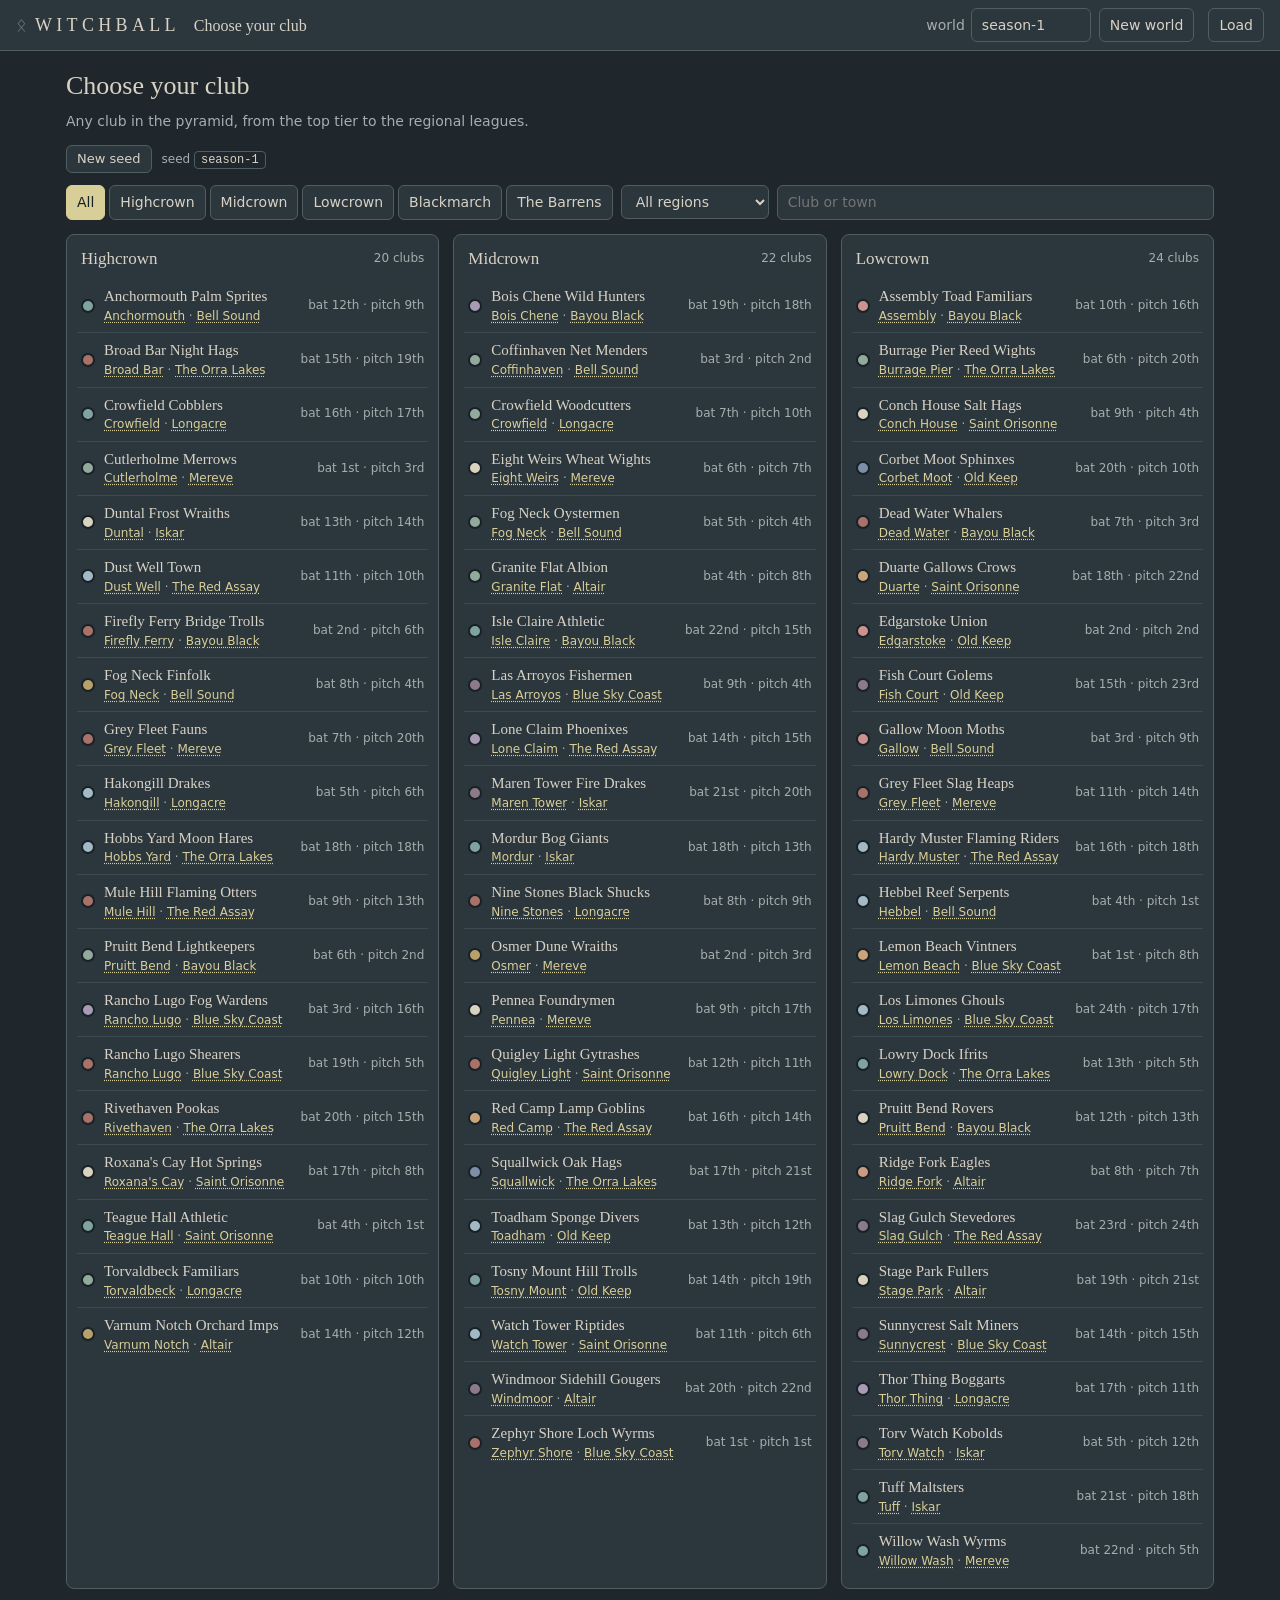
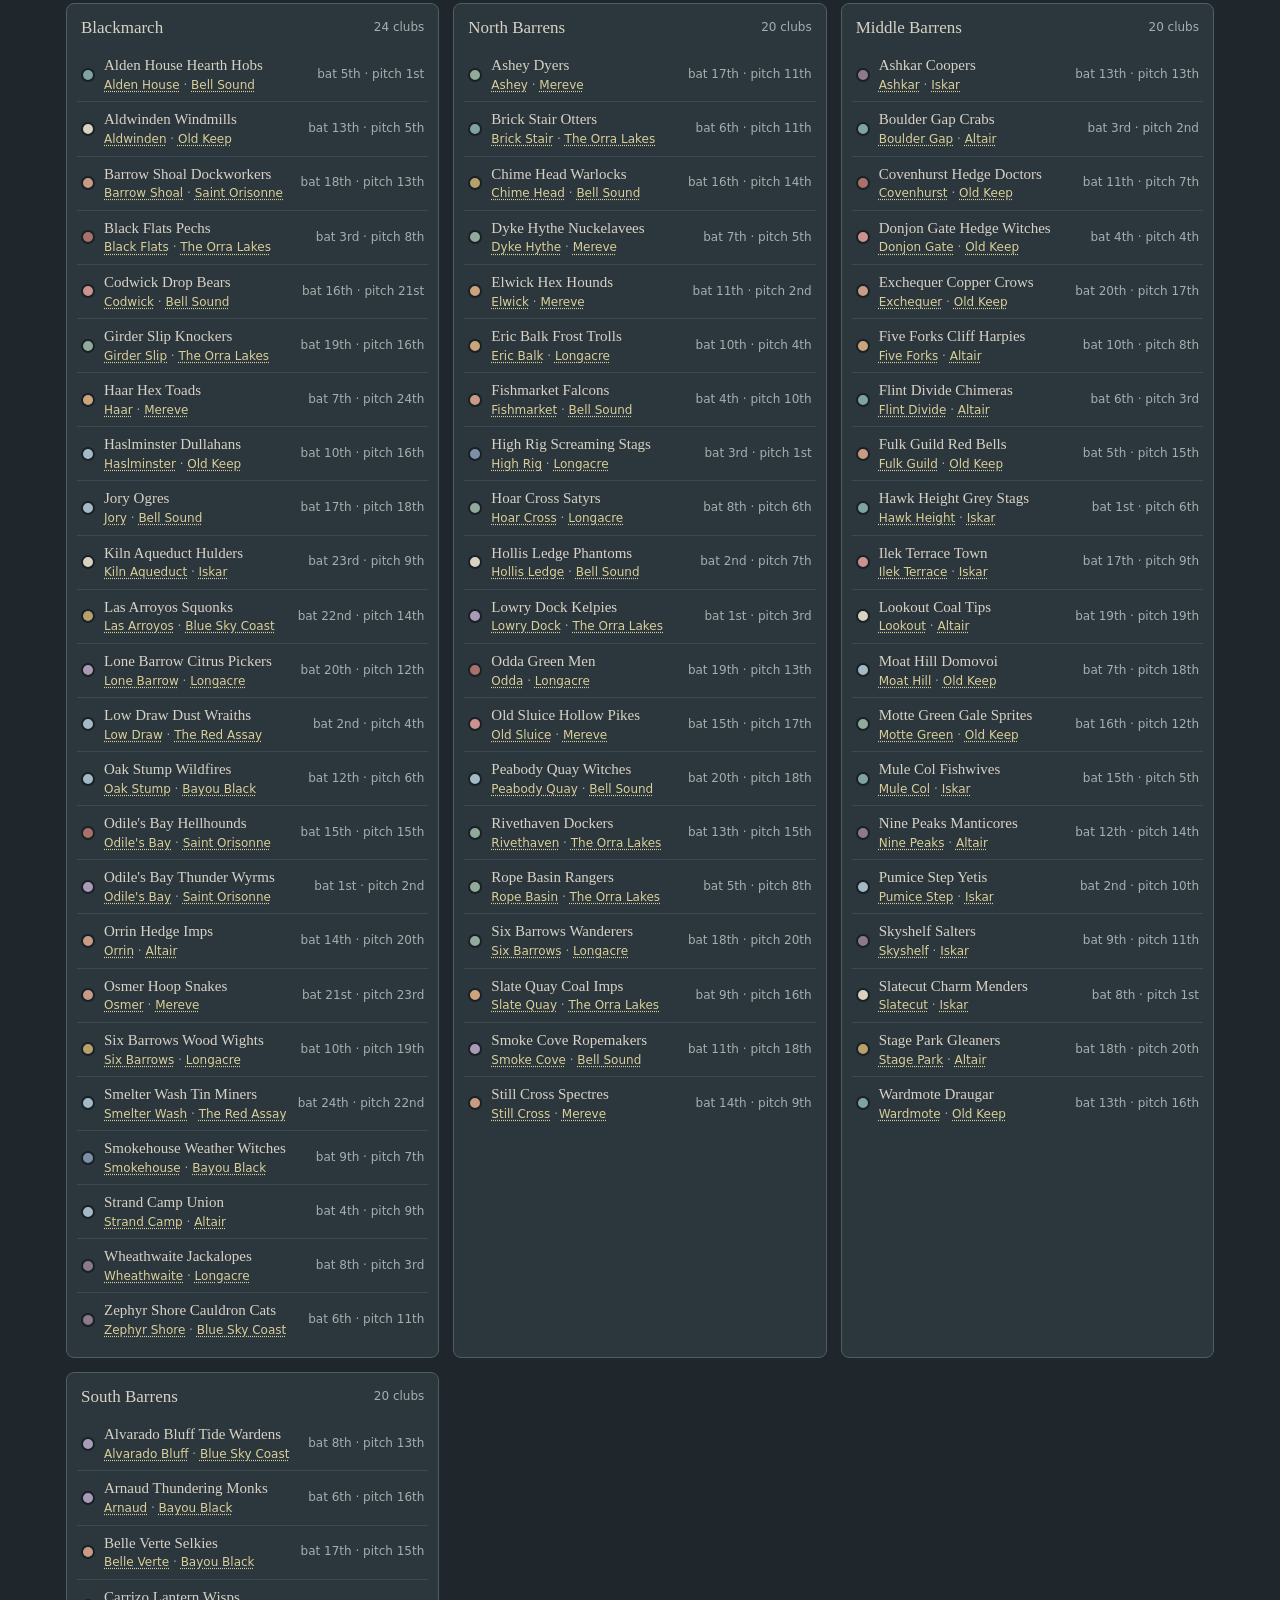
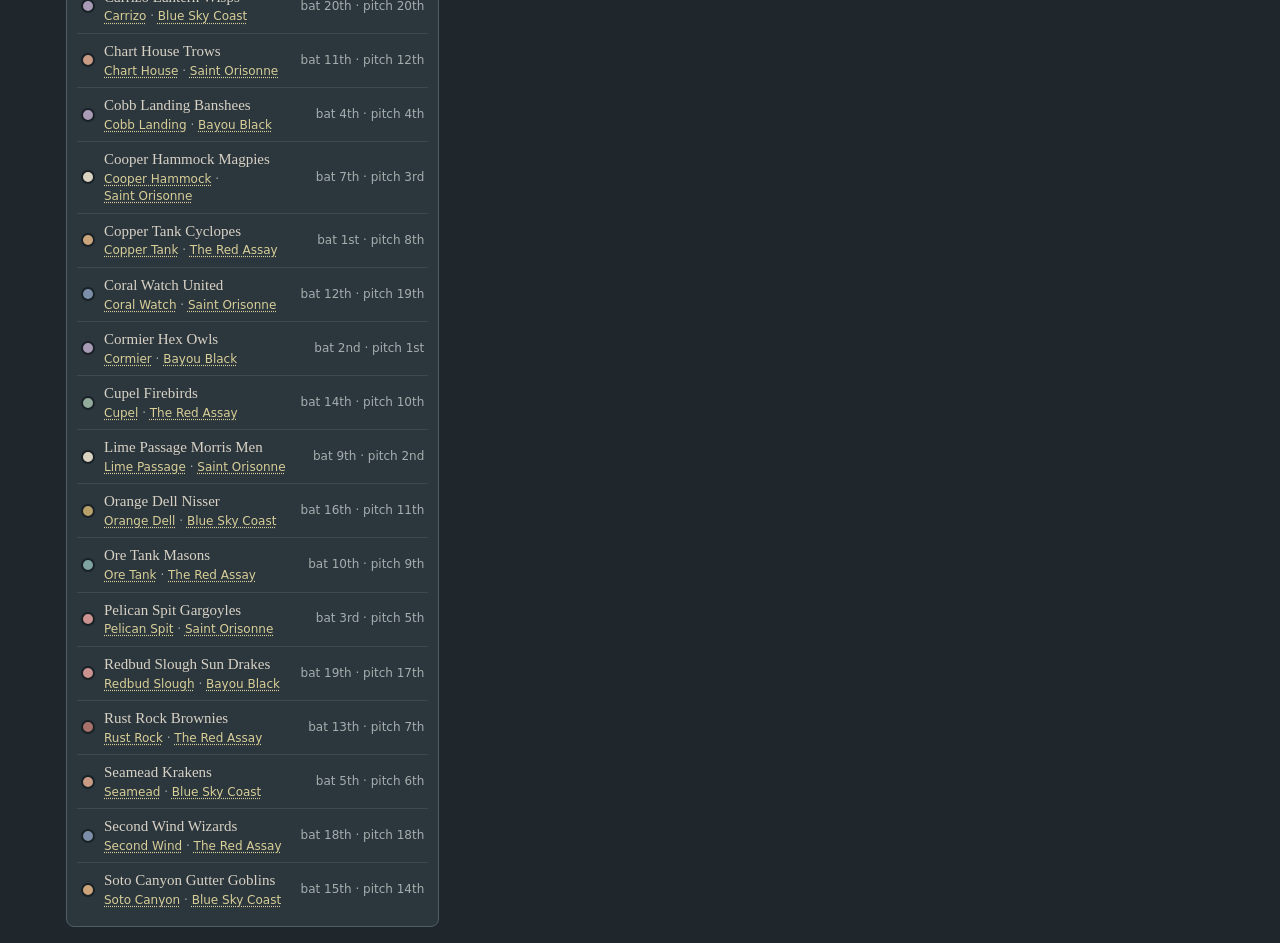
==== hub.html @ 5fbc90fa "Witchball phone build b327eb72b464 Source: unified private commit 86424ef (baseball-pivot 58d5a3d + " ====
<!doctype html>
<html lang="en">
<head>
  <meta charset="utf-8" />
  <meta name="viewport" content="width=device-width, initial-scale=1, viewport-fit=cover" />
  <title>Witchball club hub</title>
  <script type="module" crossorigin src="./assets/hub-BCSYqyQx.js"></script>
  <link rel="modulepreload" crossorigin href="./assets/school_games-Cf7ePzkm.js">
  <link rel="stylesheet" crossorigin href="./assets/hub-CF_SRoOZ.css">

  <link rel="manifest" href="./manifest.webmanifest" />
  <meta name="theme-color" content="#2c363d" />
  <link rel="apple-touch-icon" href="./icon-180.png" />
  <meta name="apple-mobile-web-app-capable" content="yes" />
  <meta name="mobile-web-app-capable" content="yes" />
  <meta name="apple-mobile-web-app-title" content="Witchball" />
  <meta name="apple-mobile-web-app-status-bar-style" content="black-translucent" />
  <script>if ("serviceWorker" in navigator) addEventListener("load", () => navigator.serviceWorker.register("./sw.js"));</script>
</head>
<body>
  <header id="bar">
    <div class="brand">Witchball</div>
    <div id="where"></div>
    <form id="world" class="tools">
      <label><span>world</span> <input id="seed" size="10" aria-label="world seed" /></label>
      <button type="submit">New world</button>
    </form>
    <div class="tools filetools">
      <button type="button" id="save-file" hidden>Save</button>
      <button type="button" id="load-file">Load</button>
      <button type="button" id="main-menu" hidden>Main menu</button>
    </div>
  </header>
  <main id="app"><p class="dim pad">Drawing the world…</p></main>
  <dialog id="club" aria-labelledby="club-name"></dialog>
</body>
</html>
---- assets/hub-CF_SRoOZ.css ----
:root{--lightningcss-light: ;--lightningcss-dark:initial;color-scheme:dark;--bg:#20272c;--panel:#2c363d;--raised:#37434a;--line:#505d62;--text:#d8d2c5;--dim:#a5aeae;--hi:#d8cf98;--selected:#42483c;--good:#91aa9b;--warn:#cba47c;--bad:#cc9290;--rune:#9aadb9;--ink:#182126;--serif:"Palatino Linotype", "Book Antiqua", Palatino, Georgia, serif}*{box-sizing:border-box}html,body{background:var(--bg)}body{color:var(--text);-webkit-text-size-adjust:100%;margin:0;font:14px/1.45 system-ui,Segoe UI,sans-serif}button,select,input{background:var(--panel);color:var(--text);border:1px solid var(--line);font:inherit;border-radius:6px;min-height:34px;padding:6px 10px}button{cursor:pointer}button:hover,select:hover{background:var(--raised)}button.primary,button.active{background:var(--hi);border-color:var(--hi);color:var(--ink)}button:focus-visible,select:focus-visible,input:focus-visible{outline:2px solid var(--hi);outline-offset:1px}.dim{color:var(--dim)}.small{font-size:12px}.pad{padding:24px 16px}h1,h2,h3{font-family:var(--serif);margin:0;font-weight:400}#bar{z-index:2;padding:8px 16px;padding-top:max(8px, env(safe-area-inset-top));border-bottom:1px solid var(--line);background:var(--panel);align-items:center;gap:14px;display:flex;position:sticky;top:0}.brand{font-family:var(--serif);letter-spacing:.24em;text-transform:uppercase;font-size:18px}.brand:before{content:"ᛟ";color:var(--rune);opacity:.55;letter-spacing:0;margin-right:8px}#where{min-width:0;font-family:var(--serif);white-space:nowrap;text-overflow:ellipsis;flex:1;align-items:center;gap:8px;font-size:16px;display:flex;overflow:hidden}.tools{color:var(--dim);align-items:center;gap:8px;display:flex}.tools label{align-items:center;gap:6px;display:flex}.tools input{width:120px}main{max-width:1180px;margin:0 auto;padding:16px}.chip{vertical-align:-2px;border:2px solid;border-radius:50%;flex:none;width:14px;height:14px;display:inline-block}.intro h1{font-size:26px}.intro p{color:var(--dim);max-width:60ch;margin:6px 0 14px}.intro .seedline{flex-wrap:wrap;align-items:center;gap:4px 10px;margin:0 0 12px;font-size:12px;display:flex}.seedline button{min-height:28px;color:var(--text);padding:2px 10px;font-size:13px}.seedline button:disabled{opacity:.5;cursor:default;background:var(--panel)}.seedline code{-webkit-user-select:all;user-select:all;color:var(--text);background:var(--bg);border:1px solid var(--line);border-radius:4px;padding:1px 6px;font:12px ui-monospace,Cascadia Mono,Consolas,monospace}.filters{flex-wrap:wrap;align-items:center;gap:8px;margin-bottom:14px;display:flex}.filters input{flex:160px;min-width:0}.seg{flex-wrap:wrap;gap:4px;display:flex}#divisions{grid-template-columns:repeat(auto-fill,minmax(330px,1fr));gap:14px;display:grid}.division{background:var(--panel);border:1px solid var(--line);border-radius:8px;min-width:0;padding:10px}.division h2{justify-content:space-between;gap:8px;margin:2px 4px 8px;font-size:17px;display:flex}.division h2 .dim{align-self:center;font-family:system-ui,sans-serif;font-size:12px}.division ul{margin:0;padding:0;list-style:none}.clubrow{cursor:pointer;text-align:left;border-top:1px solid color-mix(in srgb, var(--line) 50%, transparent);grid-template-rows:auto auto;grid-template-columns:auto 1fr auto;align-items:center;column-gap:9px;width:100%;padding:7px 4px;display:grid;position:relative}.division li:first-child .clubrow{border-top:0}.clubrow:hover{background:var(--raised)}.clubrow:has(.open:focus-visible){background:var(--raised)}.clubrow:has(.open:focus-visible){outline:2px solid var(--hi);outline-offset:-2px}.clubrow .chip{grid-row:1/3}.clubrow .open{text-align:left;min-height:0;font-family:var(--serif);color:var(--text);background:0 0;border:0;justify-self:start;padding:0;font-size:15px}.clubrow .open:hover{background:0 0}.clubrow .open:focus-visible{outline:none}.clubrow .open:after{content:"";position:absolute;inset:0}.clubrow .meta{color:var(--dim);grid-column:2;font-size:12px}.clubrow .meta .link{z-index:1;font:inherit;color:var(--hi);text-underline-offset:2px;margin:-5px -3px;padding:5px 3px;-webkit-text-decoration:underline dotted;text-decoration:underline dotted;position:relative}.clubrow .meta .link:hover{text-decoration-style:solid}.clubrow .ranks{color:var(--dim);white-space:nowrap;grid-area:1/3/3;font-size:12px}dialog{border:1px solid var(--line);background:var(--panel);color:var(--text);border-radius:10px;width:min(920px,100vw - 32px);max-height:calc(100vh - 48px);padding:0;overflow:hidden}dialog::backdrop{background:#0a0e1099}.sheet{flex-direction:column;max-height:calc(100vh - 48px);display:flex}.sheet-head{border-bottom:1px solid var(--line);align-items:center;gap:12px;padding:14px 16px;display:flex}.sheet-head .chip{width:22px;height:22px}.sheet-head .title{flex:1;min-width:0}.sheet-head h2{font-size:22px}.close{background:0 0;border:0;min-width:40px;font-size:18px}.sheet-body{padding:4px 16px 12px;overflow-y:auto}.sheet-body h3{margin:18px 0 8px;font-size:17px}.sheet-body h3 .dim{margin-left:6px;font-family:system-ui,sans-serif;font-size:12px}.character{color:var(--dim);margin:10px 0;font-style:italic}.stats{grid-template-columns:repeat(4,1fr);gap:8px;display:grid}.stat{background:var(--raised);border-radius:8px;flex-direction:column;padding:8px 10px;display:flex}.stat .label{color:var(--dim);font-size:12px}.stat b{font-family:var(--serif);font-variant-numeric:tabular-nums;font-size:22px;font-weight:400}.stat .note{color:var(--hi);font-size:12px}.ground{grid-template-columns:max-content 1fr;gap:4px 14px;margin:0;display:grid}.ground dt{color:var(--dim)}.ground dd{margin:0}.tabs{margin-bottom:8px}.sheet-foot{padding:12px 16px;padding-bottom:max(12px, env(safe-area-inset-bottom));border-top:1px solid var(--line);justify-content:flex-end;align-items:center;gap:8px;display:flex}.scroll{-webkit-overflow-scrolling:touch;overflow-x:auto}table.roster{border-collapse:collapse;font-variant-numeric:tabular-nums;width:100%}.roster th,.roster td{text-align:left;white-space:nowrap;border-bottom:1px solid color-mix(in srgb, var(--line) 55%, transparent);padding:5px 7px}.roster th{color:var(--dim);cursor:pointer;-webkit-user-select:none;user-select:none;background:var(--panel);font-size:12px;font-weight:400;position:sticky;top:0}.roster th.sorted{color:var(--hi)}.roster .num{text-align:right}.roster td.name{font-family:var(--serif)}.roster td.hi{color:var(--hi)}.roster td.lo{color:color-mix(in srgb, var(--dim) 70%, var(--bg))}.roster tr.mine td{background:var(--selected)}.clubhead{flex-wrap:wrap;align-items:center;gap:12px;display:flex}.clubhead>.chip{width:30px;height:30px}.clubhead>div:nth-child(2){flex:1;min-width:200px}.clubhead h1{font-size:28px}.actions{flex-wrap:wrap;gap:8px;display:flex}.role{color:var(--hi);margin:8px 0 14px}.cards{grid-template-columns:repeat(auto-fit,minmax(320px,1fr));align-items:start;gap:14px;display:grid}.card{background:var(--panel);border:1px solid var(--line);border-radius:8px;min-width:0;padding:12px 14px}.card h2{margin-bottom:6px;font-size:18px}.card p.divs{margin:-2px 0 8px;font-size:13px}.fixtures{margin:0;padding:0;list-style:none}.fixtures li{border-top:1px solid color-mix(in srgb, var(--line) 50%, transparent);align-items:center;gap:8px;padding:5px 0;display:flex}.fixtures .when{width:92px;color:var(--dim);font-variant-numeric:tabular-nums}.fixtures .ha{width:18px;color:var(--dim)}button.link{min-height:0;color:var(--text);font-family:var(--serif);text-align:left;background:0 0;border:0;padding:0}button.link:hover{color:var(--hi);background:0 0;text-decoration:underline}@media (width<=640px){#bar{flex-wrap:wrap;gap:8px 12px;padding-left:12px;padding-right:12px}.brand{font-size:15px}#where{flex-basis:100%;order:3}.tools label>span{display:none}.tools input{width:96px}main{padding:12px}#divisions{grid-template-columns:1fr}dialog{border:0;border-radius:0;width:100vw;max-width:100vw;height:100dvh;max-height:100dvh;margin:0}.sheet{height:100dvh;max-height:100dvh}.stats{grid-template-columns:repeat(2,1fr)}.ground{grid-template-columns:1fr;gap:0}.ground dd{margin-bottom:6px}.sheet-foot button{flex:1}.cards{grid-template-columns:1fr}}.advance{background:var(--panel);border:1px solid var(--line);border-radius:8px;flex-wrap:wrap;justify-content:space-between;align-items:center;gap:8px 14px;margin-bottom:14px;padding:10px 14px;display:flex}.advance .today{flex-direction:column;gap:2px;display:flex}.advance .today b{font-family:var(--serif);font-size:17px;font-weight:400}.advance .gameday{flex:100%;order:3;min-width:0}.advance .gameday p{margin:4px 0 0}.advance .gameday .fixtures .when{width:auto;min-width:92px}.advance .gameday .fixtures li{flex-wrap:wrap}.advance .seg button:disabled{opacity:.5;cursor:default}.advance .split{display:inline-flex;position:relative}.advance .split>button:first-child{border-top-right-radius:0;border-bottom-right-radius:0}.advance .split>.split-more{border-left:0;border-top-left-radius:0;border-bottom-left-radius:0;padding:6px 8px}.advance .split-menu{z-index:5;background:var(--panel);border:1px solid var(--line);border-radius:6px;flex-direction:column;gap:2px;min-width:12em;padding:4px;display:flex;position:absolute;top:calc(100% + 4px);right:0;box-shadow:0 6px 18px #00000059}.advance .split-menu[hidden]{display:none}.advance .split-menu button{text-align:left;border:0}.advance .seg button.holding:disabled{opacity:1;color:#fbe4e4;background:#9c3a3a;border-color:#d46a6a}.card h3.sub{color:var(--dim);margin:10px 0 4px;font-size:14px}.fixtures .res{font-variant-numeric:tabular-nums;white-space:nowrap;margin-left:auto}.res.won{color:var(--hi)}.res.lost{color:var(--dim)}.links{white-space:nowrap;gap:10px;margin-left:10px;display:flex}a{color:var(--hi)}a.small,button.link.small{color:var(--hi);font-family:system-ui,sans-serif;font-size:12px}a.button{border:1px solid var(--hi);border-radius:6px;align-items:center;min-height:34px;padding:6px 12px;text-decoration:none;display:inline-flex}a.button.primary{background:var(--hi);color:var(--ink)}.dayline{flex-wrap:wrap;align-items:center;gap:8px;margin-bottom:4px;display:flex}.dayline span{font-family:var(--serif);text-align:center;min-width:13em}.dayline select{margin-left:auto}.scores{columns:2 420px;column-gap:24px;margin:0;padding:0;list-style:none}.scores li{border-top:1px solid color-mix(in srgb, var(--line) 50%, transparent);break-inside:avoid;flex-wrap:wrap;align-items:center;gap:6px;padding:5px 4px;display:flex}.scores li.mine{background:var(--selected)}.scores .team{align-items:center;gap:6px;display:inline-flex}.scores .team .link{color:var(--dim)}.scores .team.won .link{color:var(--text)}.scores .runs{font-variant-numeric:tabular-nums;text-align:right;min-width:1.5em;color:var(--dim);font-weight:400}.scores .runs.won{color:var(--hi)}.scores .links{margin-left:auto}.results{grid-column:1/-1}.plain{columns:2 220px;margin:0;padding:0;list-style:none}.plain li{align-items:center;gap:6px;padding:2px 0;display:flex}.end p{margin:6px 0}table.line td.tot{color:var(--hi)}table.box{margin-bottom:8px}.bad{color:var(--bad)}@media (width<=640px){.dayline span{flex:1;min-width:0}.dayline select{flex-basis:100%;margin-left:0}.advance .seg>button,.advance .split{flex:40%}.advance .split>button:first-child{flex:1}.advance .gameday .fixtures .res,.advance .gameday .fixtures .links{margin-left:0}}.nine{columns:2 180px;margin:6px 0;padding-left:22px}.nine li{break-inside:avoid;padding:1px 0}.nine .pos{width:2.4em;color:var(--dim);font-size:12px;display:inline-block}.nine .name,.plainlist .name{font-family:var(--serif);margin-right:6px}.due{color:var(--hi)}.warn{color:var(--warn)}.mine-tag{color:var(--hi)}.parts{margin:2px 0 6px;line-height:1.8}.parts .dim{min-width:9.5em;display:inline-block}.plainlist{margin:0;padding:0;list-style:none}.plainlist li{border-top:1px solid color-mix(in srgb, var(--line) 50%, transparent);flex-wrap:wrap;align-items:center;gap:4px 6px;padding:4px 0;display:flex}.league-day li.mine{font-weight:600}.league-day .res{font-variant-numeric:tabular-nums;white-space:nowrap;margin-left:auto}.movers{gap:2px;display:inline-flex}button.mv{min-width:28px;min-height:26px;padding:0 4px;font-size:11px}button.mv:disabled{opacity:.3;cursor:default}table.lineup select{min-height:30px;padding:3px 6px}.decision{gap:6px!important}.decision select{max-width:100%}@media (width<=640px){table.lineup th,table.lineup td{padding:4px 3px}table.lineup select[data-player]{max-width:132px}table.lineup select[data-pos]{padding:3px 2px}.parts .dim{min-width:0;display:block}}.strip{flex-wrap:wrap;gap:6px 20px;margin:4px 0 8px;display:flex}.strip>div{flex-direction:column;min-width:2.4em;display:flex}.strip .label{letter-spacing:.04em;color:var(--dim);font-size:11px}.strip b{font-family:var(--serif);font-variant-numeric:tabular-nums;font-size:20px;font-weight:400}.plainlist ol.steps{flex-basis:100%;margin:2px 0 0;padding-left:18px}.plainlist ol.steps li{border:0;padding:1px 0;display:list-item}.plainlist [data-promise]{margin-left:auto}.mail h2 .count{color:var(--dim);margin-left:6px;font:600 12px system-ui,sans-serif}.inbox{margin:0;padding:0;list-style:none}.inbox li{border-top:1px solid color-mix(in srgb, var(--line) 50%, transparent)}.inbox .msg{text-align:left;width:100%;color:inherit;grid-template-columns:92px 1fr;gap:0 8px;padding:6px 0;text-decoration:none;display:grid}.inbox .when{color:var(--dim);font-variant-numeric:tabular-nums;grid-row:span 2}.inbox .subj{font-family:var(--serif)}.inbox .unread .subj{font-weight:700}.inbox .unread .when:before{content:"•";color:var(--accent,currentColor)}.letter p{max-width:62ch;line-height:1.5}.offer{flex-wrap:wrap;align-items:end;gap:8px 14px;display:flex}.offer label{flex-direction:column;gap:2px;font-size:13px;display:flex}.offer label.check{flex-direction:row;align-items:center;gap:6px}.offer input[type=number]{width:9em}.offer p{flex-basis:100%;margin:0}.tag{border:1px solid var(--line);border-radius:8px;padding:1px 6px;font:600 11px system-ui,sans-serif}.plan>li{border-top:1px solid color-mix(in srgb, var(--line) 50%, transparent);padding:8px 0}.plan .decide{gap:6px;margin:6px 0 4px;display:flex}.plan .decide button.on{outline:2px solid;font-weight:700}.plan .offer{margin-top:6px}.conversation .turn{margin:10px 0}.conversation .turn p{margin:0 0 2px}.conversation .turn.stale p{opacity:.6}.conversation p.you{margin:10px 0 4px;font-style:italic}.steps{margin:4px 0 6px 12px}.steps li{font-size:13px}.offer[hidden],#bar [hidden]{display:none}#bar .filetools{gap:6px;display:flex}.medical li{display:block}.medical li>div+div{margin-top:2px}.asks{border:1px solid var(--hi);background:color-mix(in srgb, var(--hi) 7%, var(--panel));border-radius:8px;grid-template-columns:7.5em minmax(0,1fr);gap:6px 10px;margin:10px 0 6px;padding:10px 12px;font-size:13px;display:grid}.asks dt{color:var(--dim);margin:0;font-size:12px}.asks dd{overflow-wrap:anywhere;min-width:0;margin:0}.pill{border:1px solid var(--line);background:var(--raised);border-radius:12px;margin:0 3px 3px 0;padding:1px 8px;font-size:12px;display:inline-block}.advice{border-left:3px solid var(--rune);margin:14px 0 10px;padding:2px 0 2px 10px}.advice p{margin:4px 0}.paper .inbox .subj{font-size:15px;line-height:1.25}.paper .inbox .from{-webkit-line-clamp:2;overflow-wrap:anywhere;-webkit-box-orient:vertical;display:-webkit-box;overflow:hidden}.paper h3.sub{margin-top:12px}.masthead{text-align:center;border-bottom:3px double var(--line);justify-content:center;position:relative}.masthead .title{flex:1;min-width:0;padding:0 28px}.masthead .close{position:absolute;top:4px;right:4px}.mast{font-family:var(--serif);letter-spacing:.08em;text-transform:uppercase;overflow-wrap:anywhere;font-size:26px}.article h1{overflow-wrap:anywhere;margin:12px 0 6px;font-size:26px;line-height:1.15}.article p{font-family:var(--serif);overflow-wrap:anywhere;max-width:62ch;font-size:15px;line-height:1.55}.article .dek{color:var(--text);margin:8px 0 14px;font-size:17px;line-height:1.4}.article .quote{border-left:3px solid var(--rune);padding-left:10px;font-style:italic}@media (width<=640px){.asks{grid-template-columns:6.4em minmax(0,1fr)}.mast{font-size:20px}.article h1{font-size:22px}}
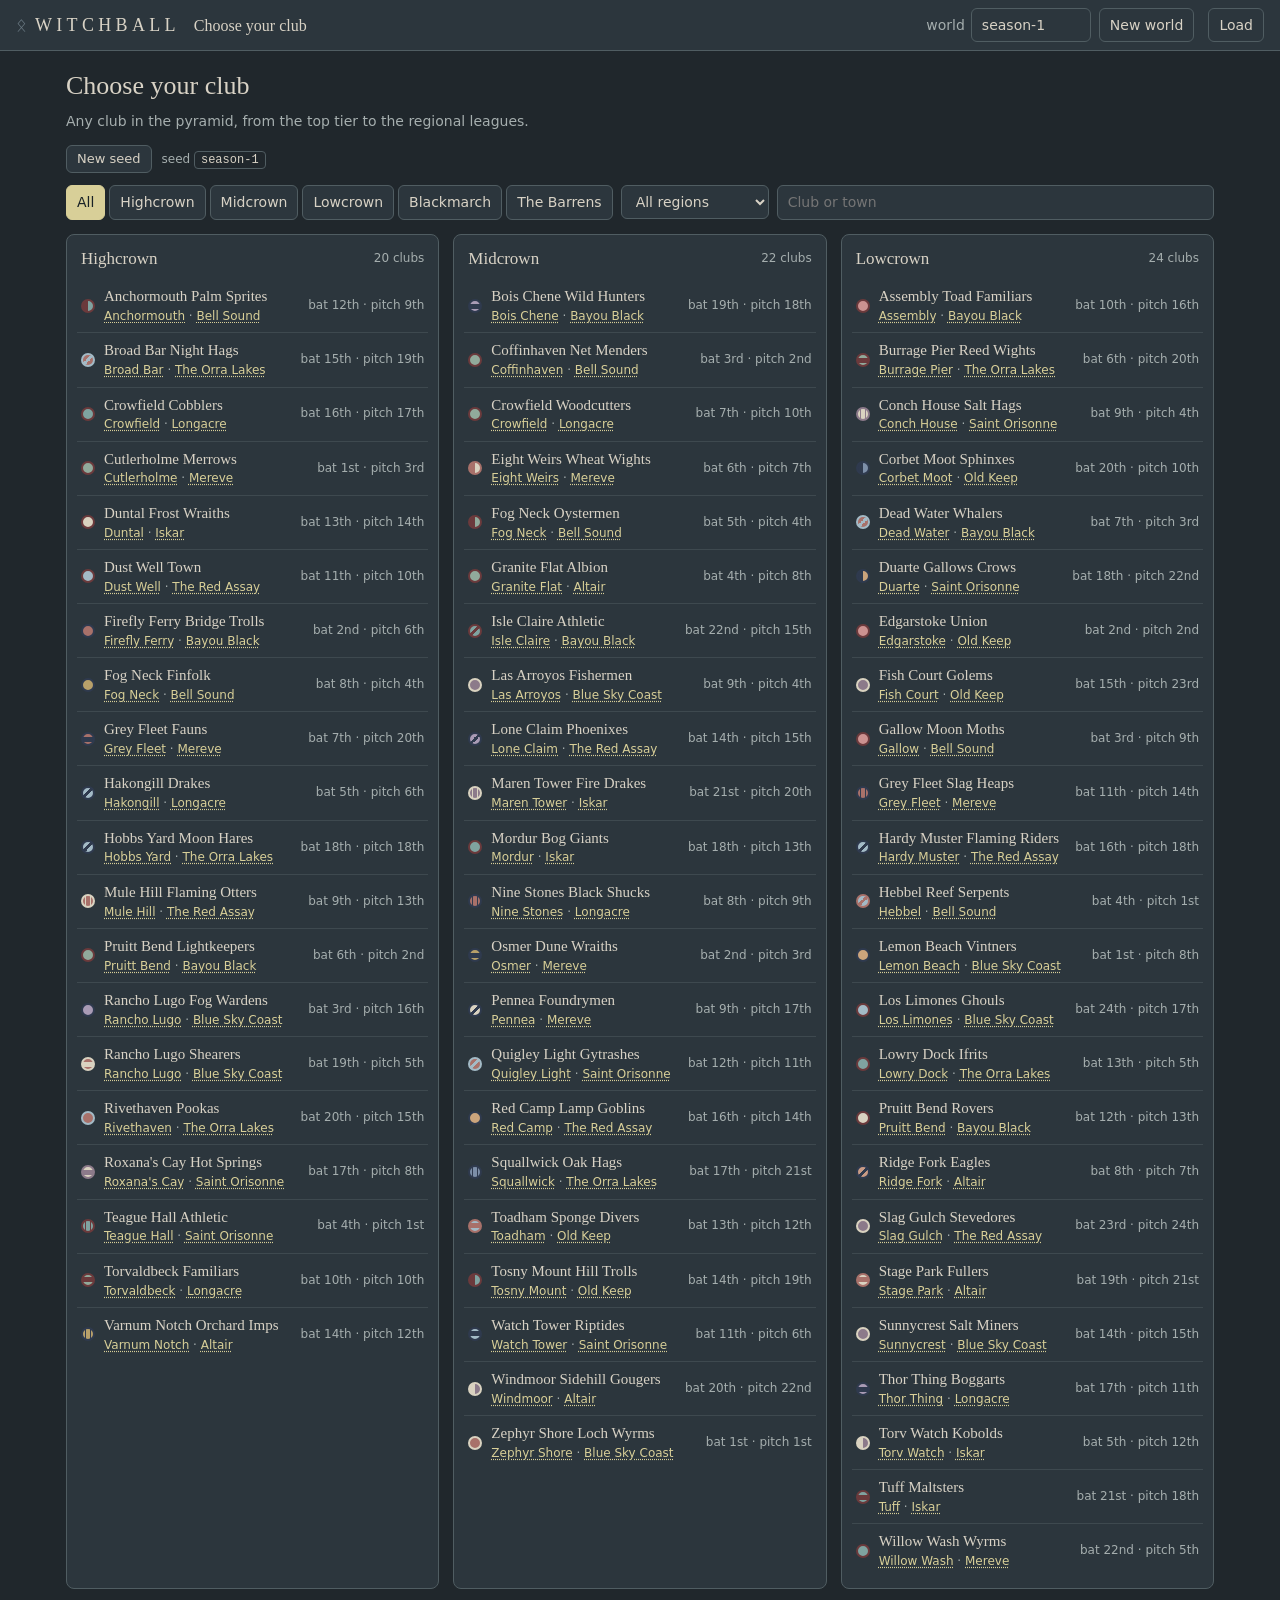
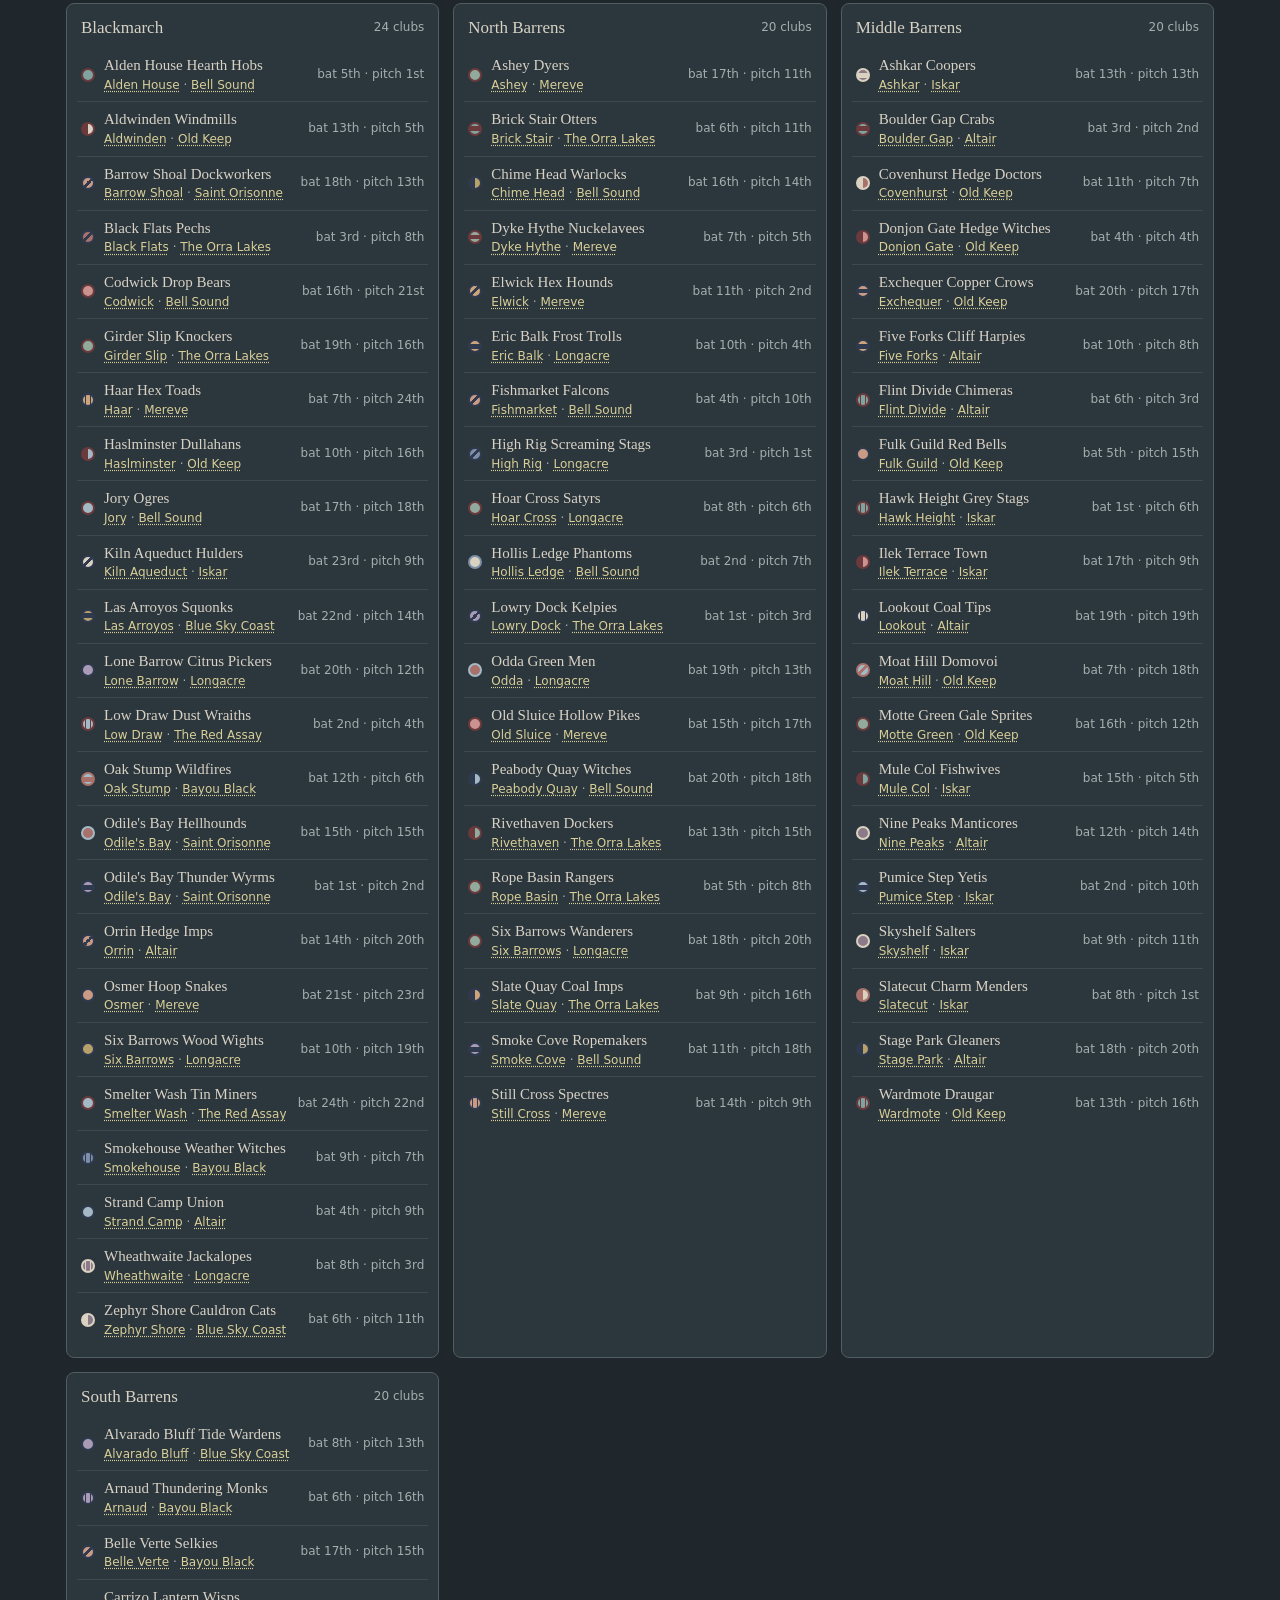
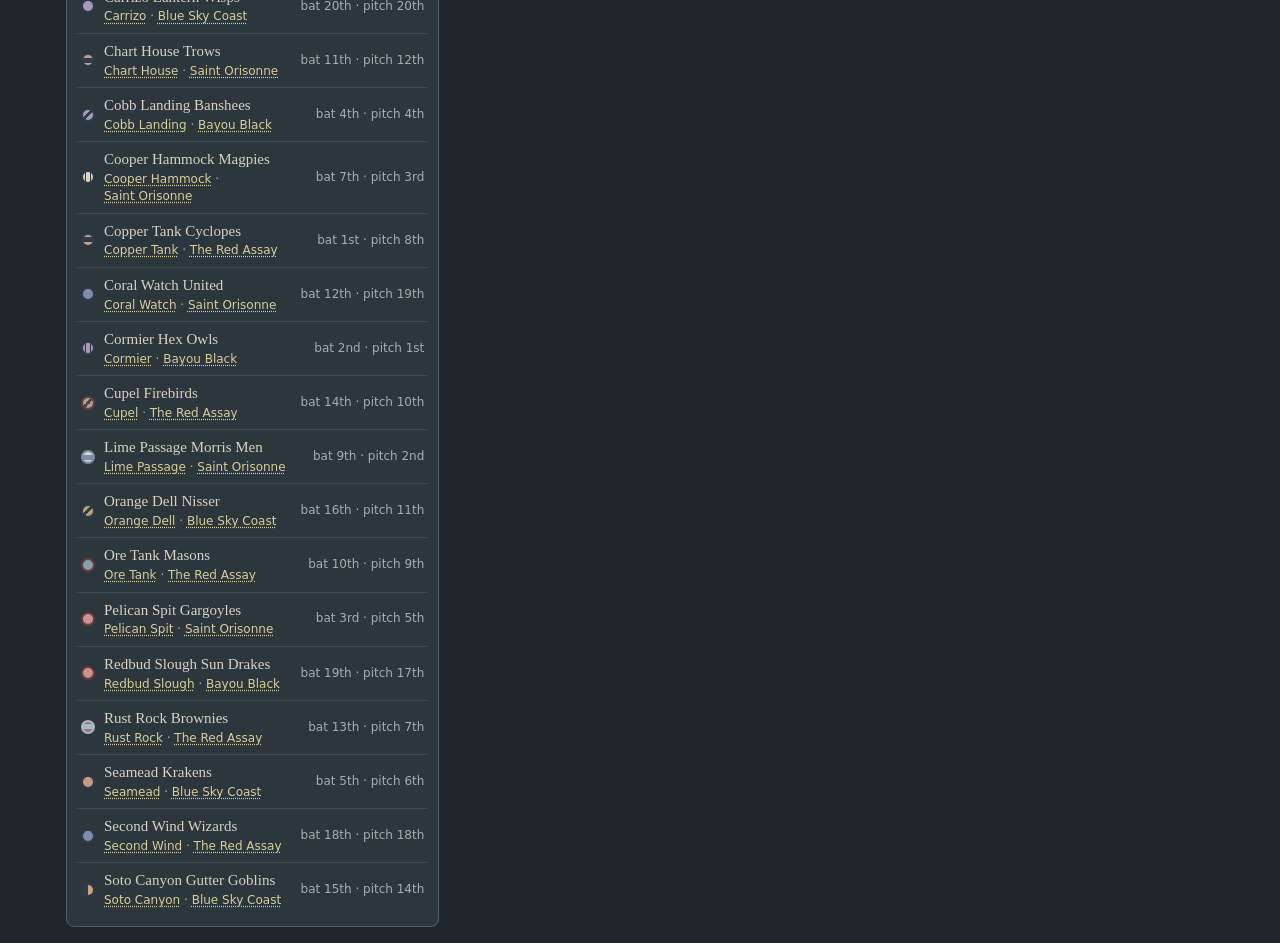
==== commit 7bdadc96: "Witchball phone build 78f9448612bf Club kits on the match viewer's tokens and the hub's chips: a rin" ====
--- a/hub.html
+++ b/hub.html
@@ -5,8 +5,8 @@
   <meta name="viewport" content="width=device-width, initial-scale=1, viewport-fit=cover" />
   <title>Witchball club hub</title> 
-  <script type="module" crossorigin src="./assets/hub-BCSYqyQx.js"></script>
-  <link rel="modulepreload" crossorigin href="./assets/school_games-Cf7ePzkm.js">
+  <script type="module" crossorigin src="./assets/hub-B2KiEijx.js"></script>
+  <link rel="modulepreload" crossorigin href="./assets/school_games-CJxeoVca.js">
   <link rel="stylesheet" crossorigin href="./assets/hub-CF_SRoOZ.css">
 
   <link rel="manifest" href="./manifest.webmanifest" />
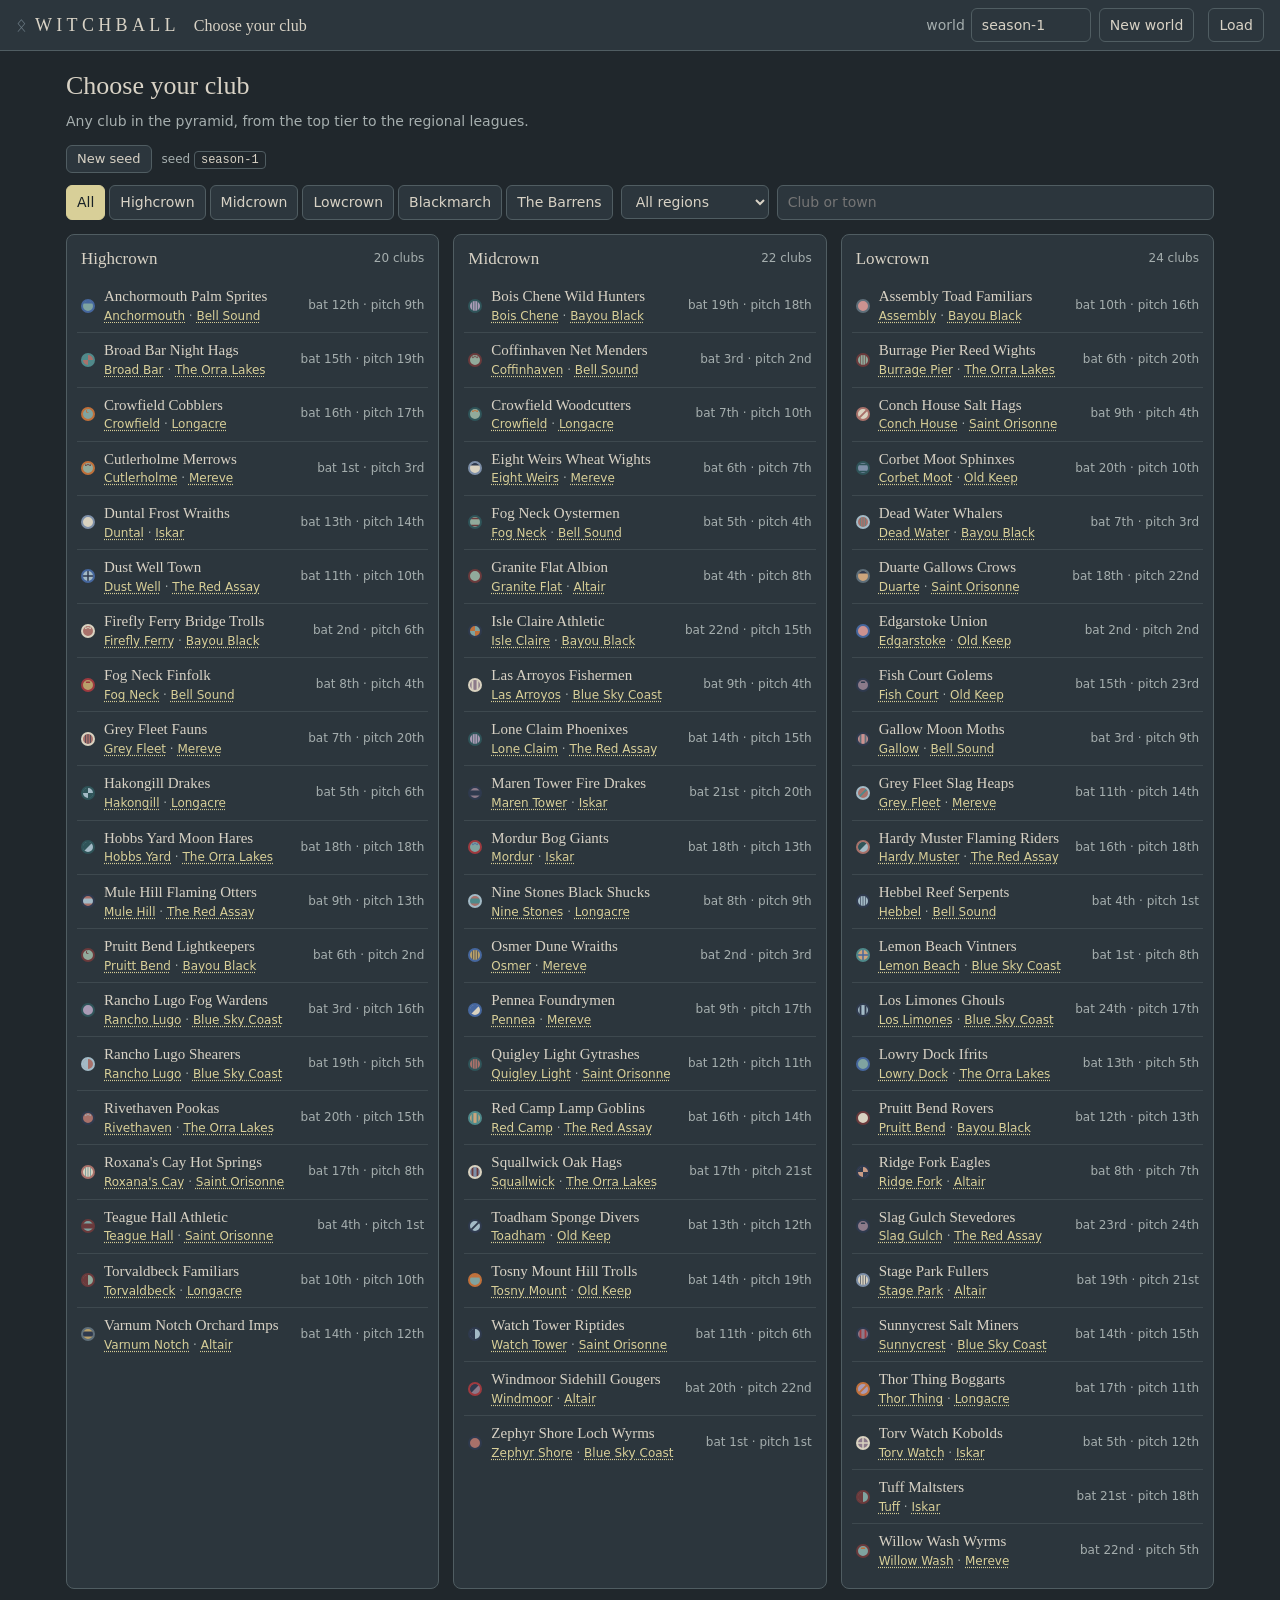
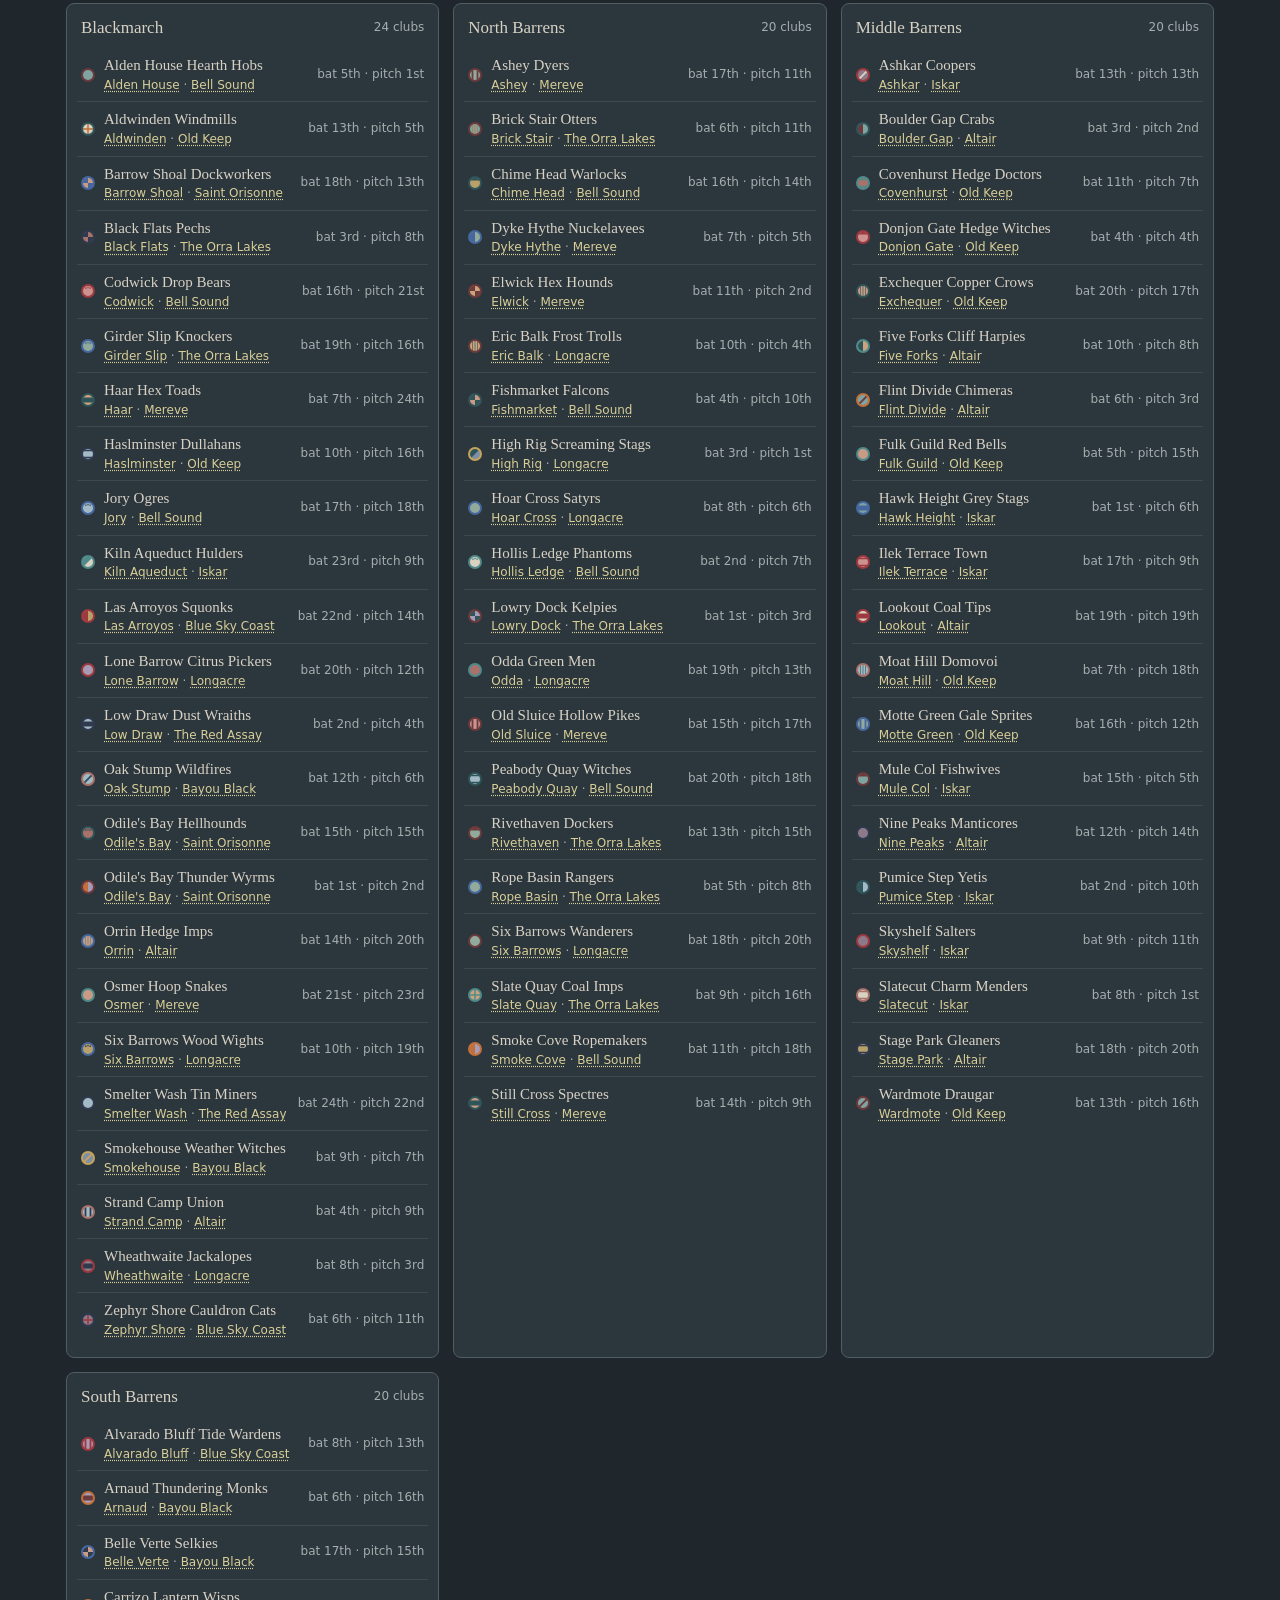
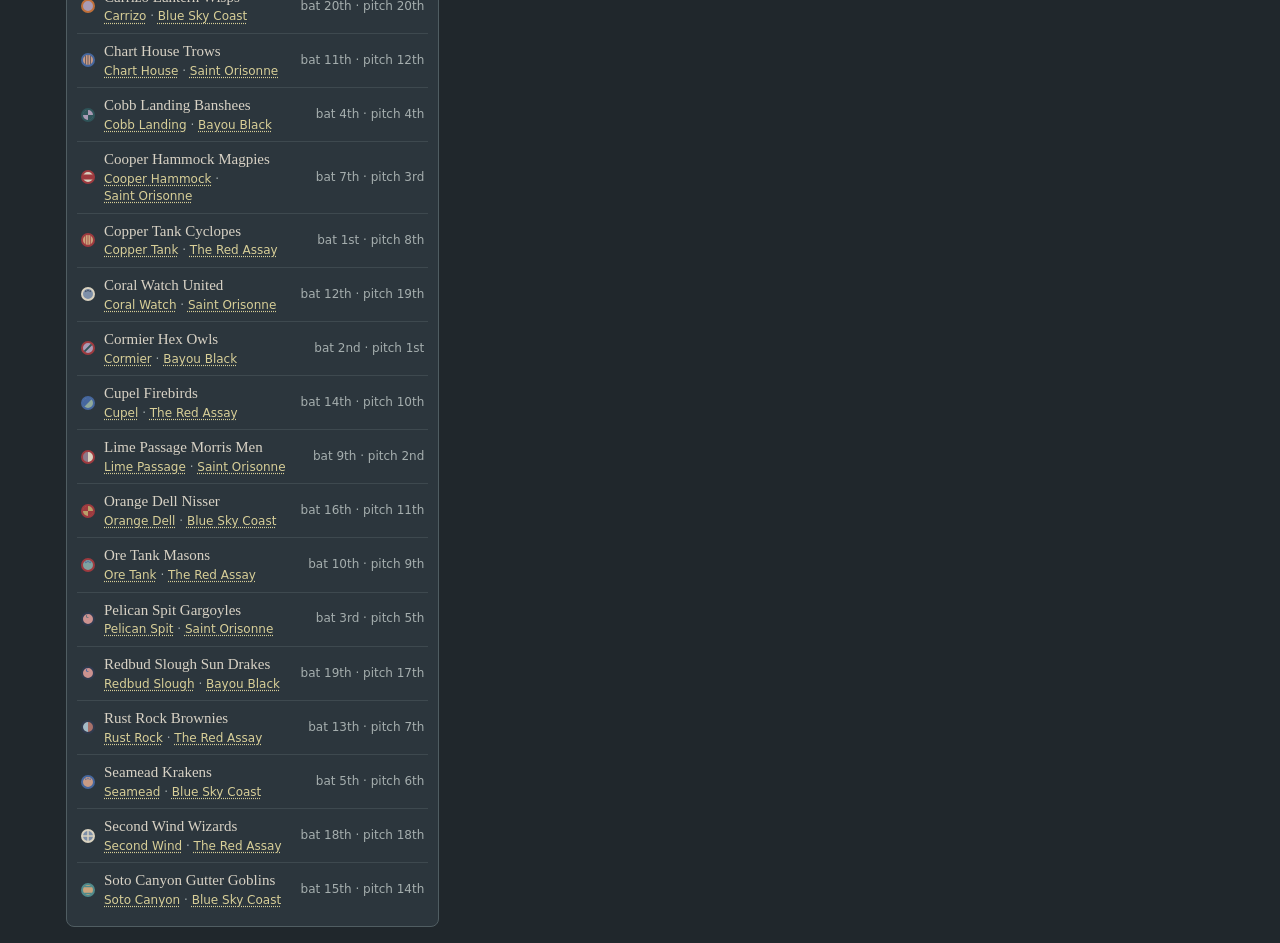
==== commit 6f773e3f: "Witchball phone build 477306859ca6 Kits 2: eighteen patterns (crests over the number: stars, spots, " ====
--- a/hub.html
+++ b/hub.html
@@ -5,8 +5,8 @@
   <meta name="viewport" content="width=device-width, initial-scale=1, viewport-fit=cover" />
   <title>Witchball club hub</title> 
-  <script type="module" crossorigin src="./assets/hub-B2KiEijx.js"></script>
-  <link rel="modulepreload" crossorigin href="./assets/school_games-CJxeoVca.js">
+  <script type="module" crossorigin src="./assets/hub-B4VKHrZ3.js"></script>
+  <link rel="modulepreload" crossorigin href="./assets/school_games-_KA1FIGo.js">
   <link rel="stylesheet" crossorigin href="./assets/hub-CF_SRoOZ.css">
 
   <link rel="manifest" href="./manifest.webmanifest" />
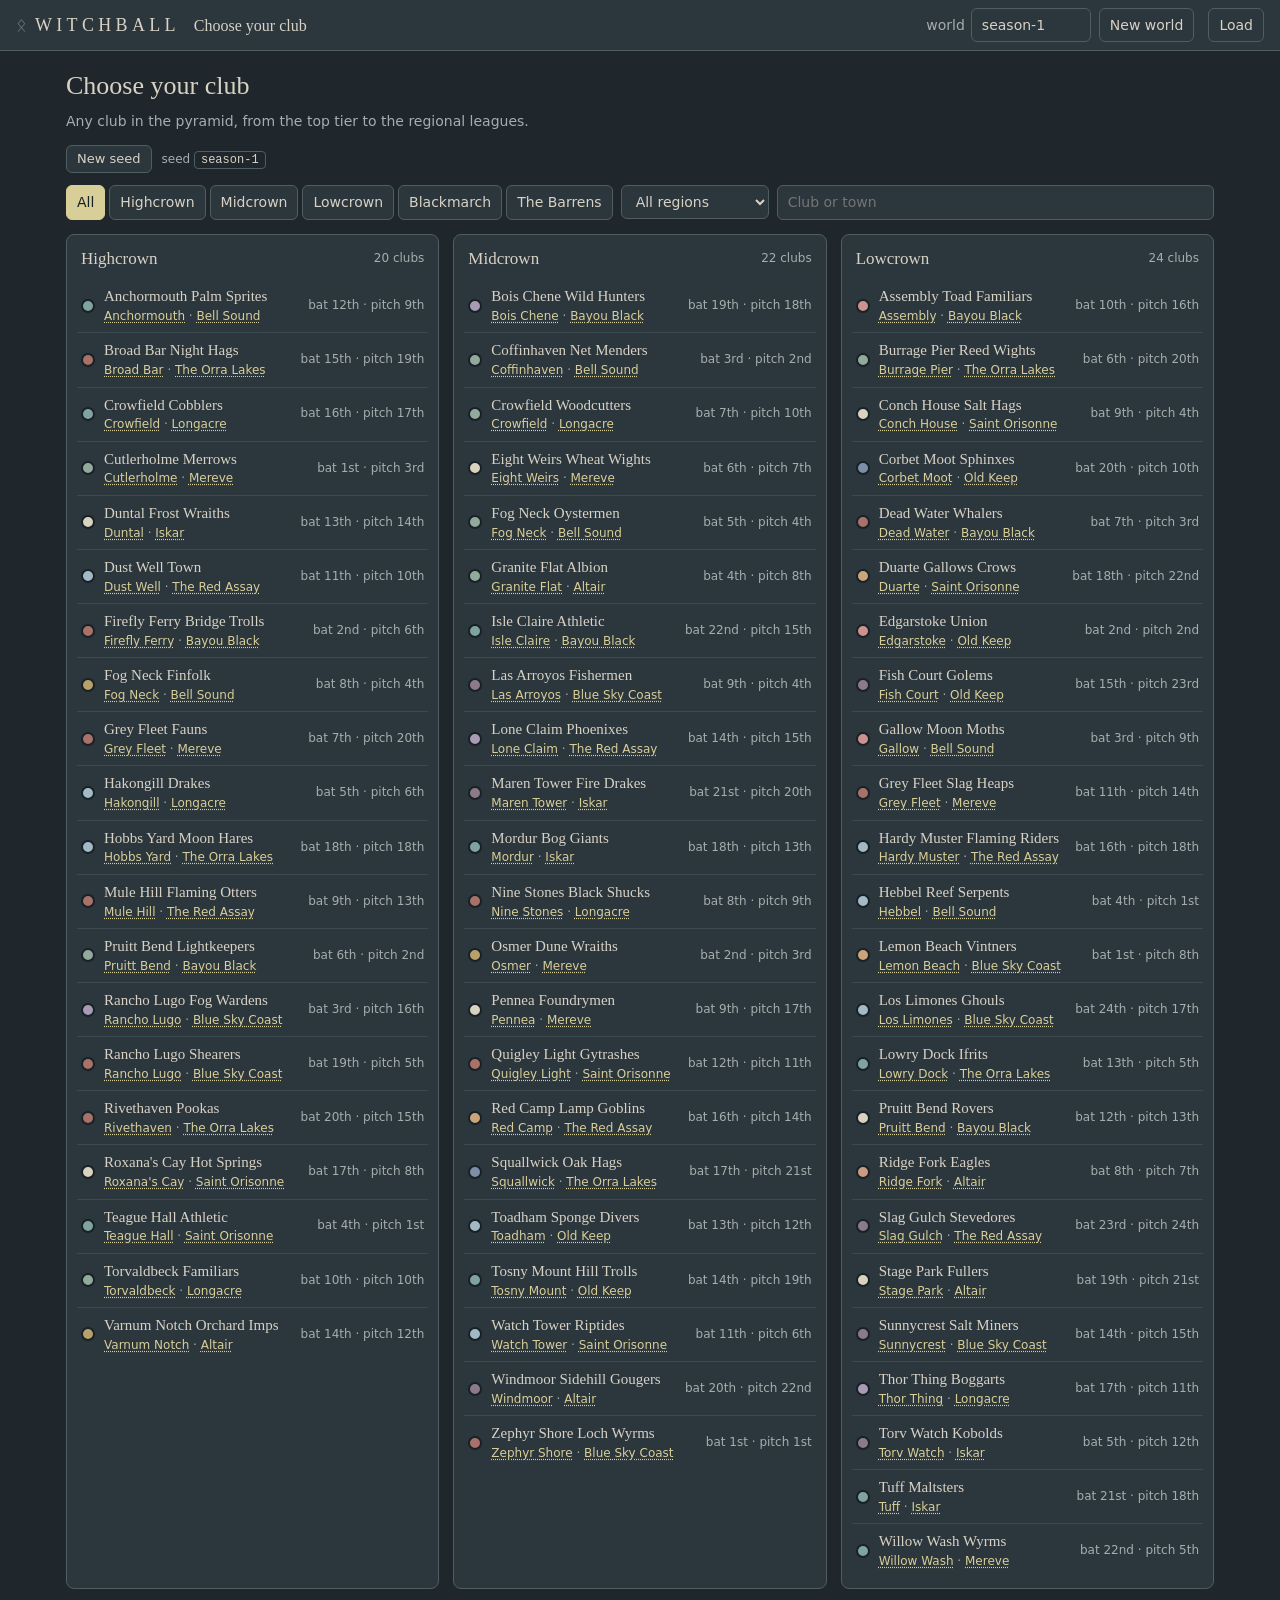
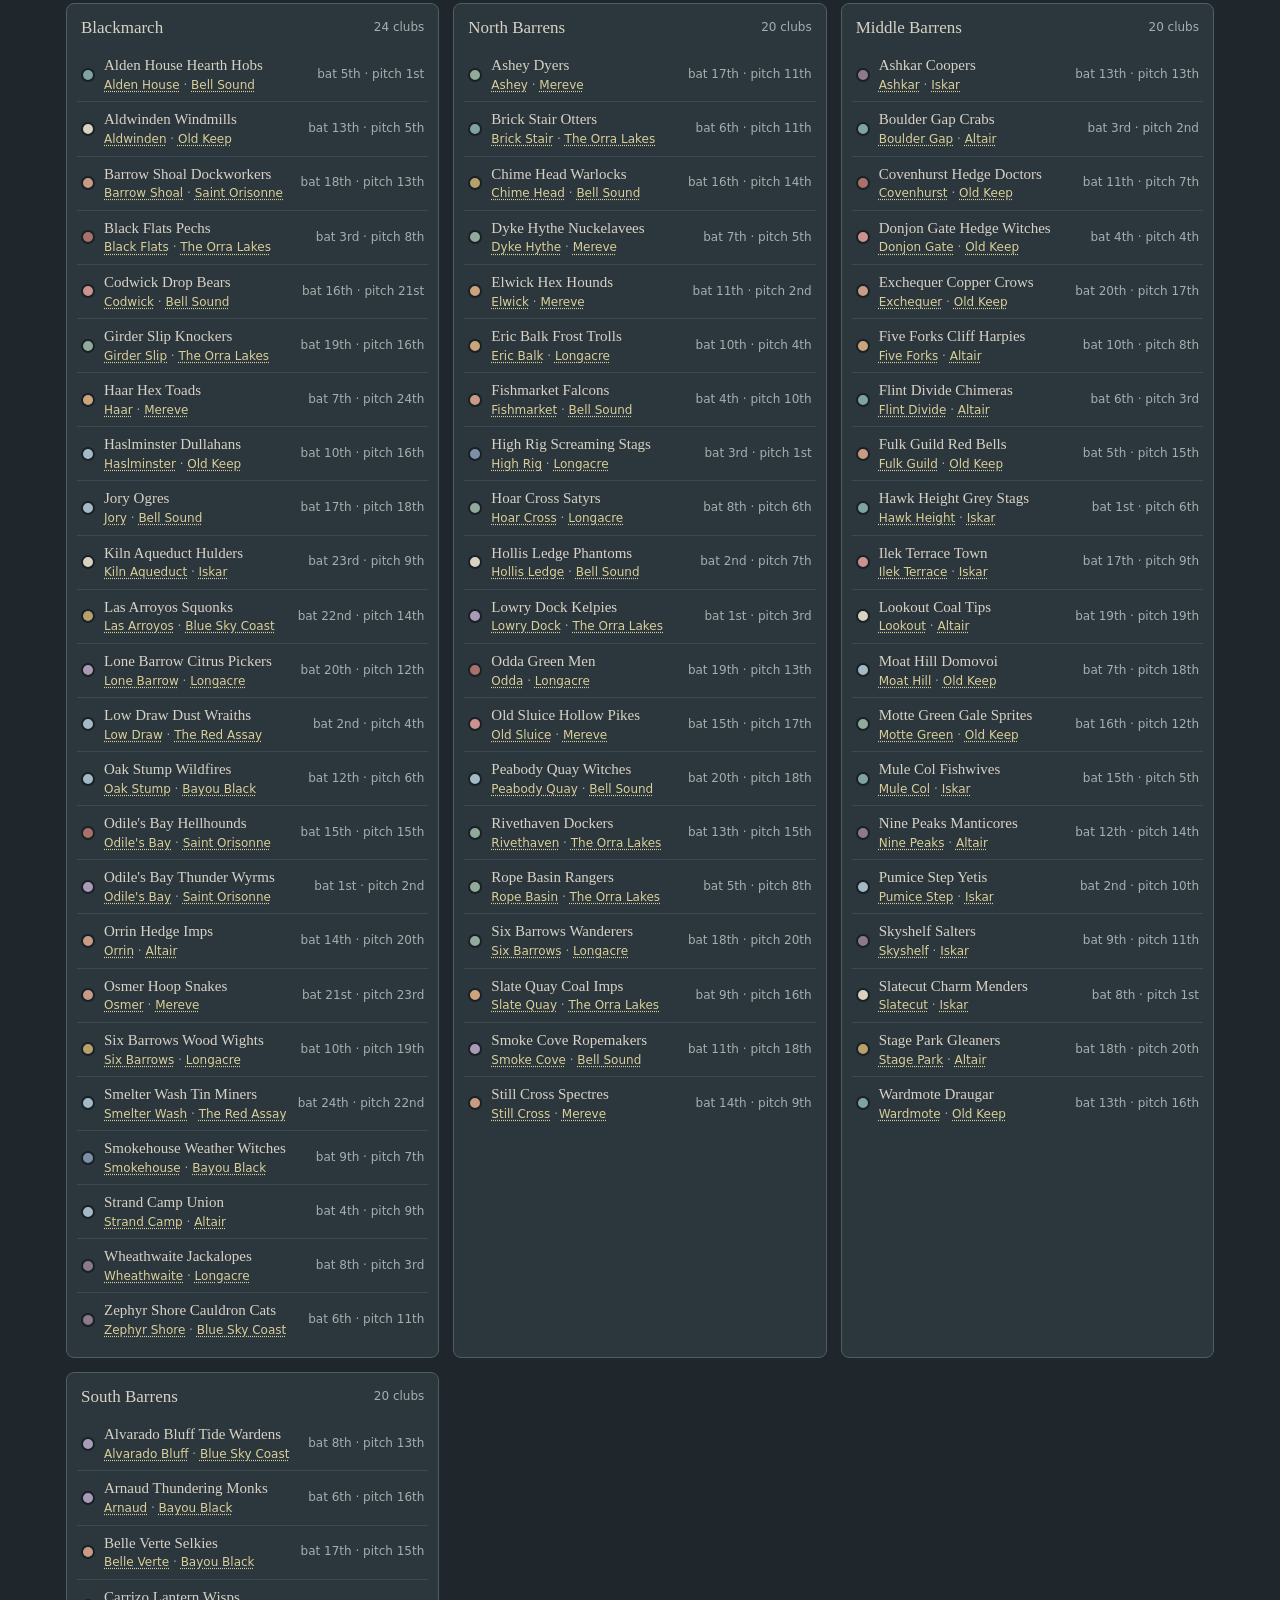
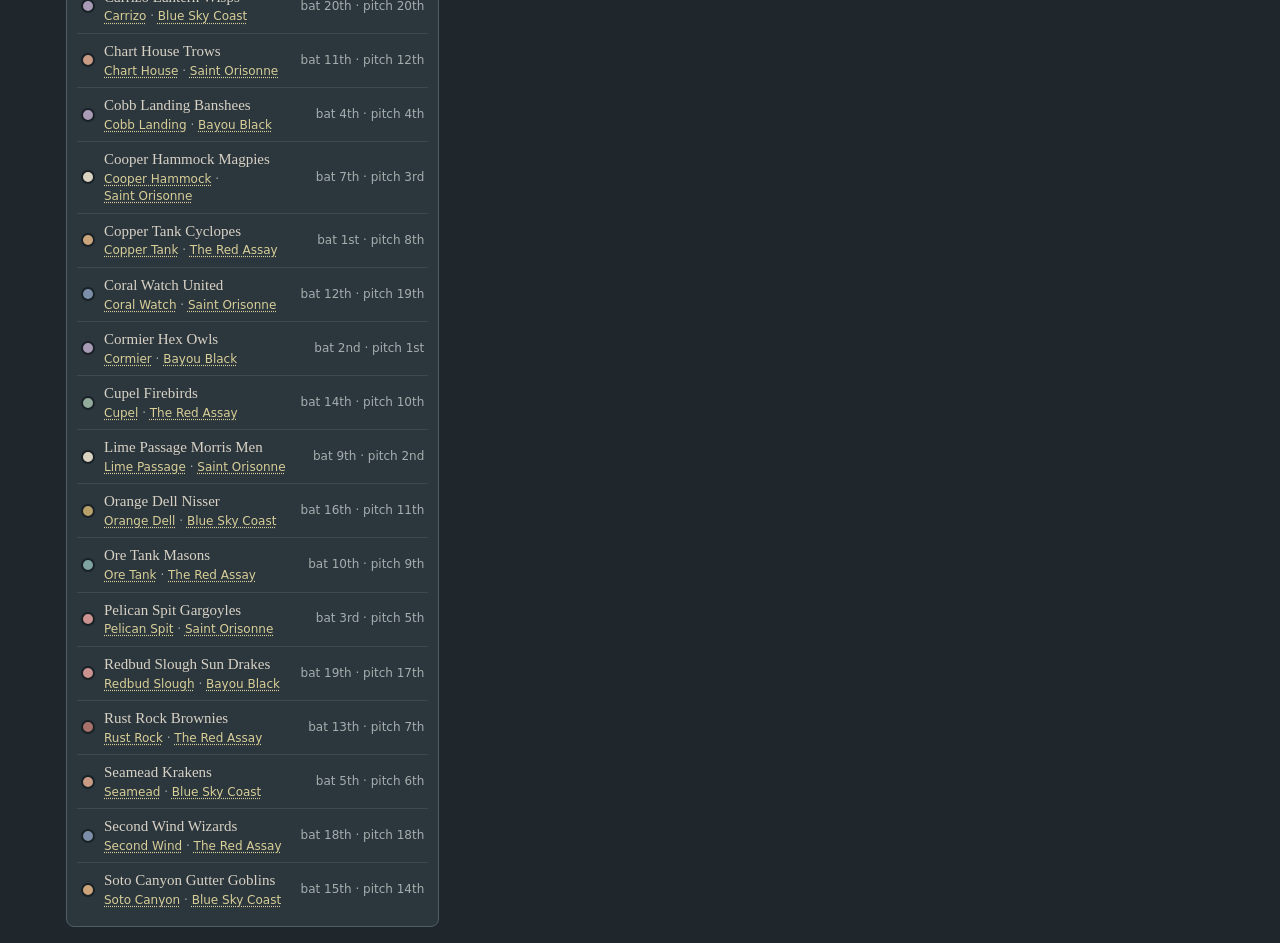
==== commit e38c4c47: "Witchball phone build 26862f42d1d8 Source: private commit 8626747 (9fb972f, the hotfix build's sourc" ====
--- a/hub.html
+++ b/hub.html
@@ -5,8 +5,8 @@
   <meta name="viewport" content="width=device-width, initial-scale=1, viewport-fit=cover" />
   <title>Witchball club hub</title> 
-  <script type="module" crossorigin src="./assets/hub-B4VKHrZ3.js"></script>
-  <link rel="modulepreload" crossorigin href="./assets/school_games-_KA1FIGo.js">
+  <script type="module" crossorigin src="./assets/hub-B-cM70FE.js"></script>
+  <link rel="modulepreload" crossorigin href="./assets/school_games-Cf7ePzkm.js">
   <link rel="stylesheet" crossorigin href="./assets/hub-CF_SRoOZ.css">
 
   <link rel="manifest" href="./manifest.webmanifest" />
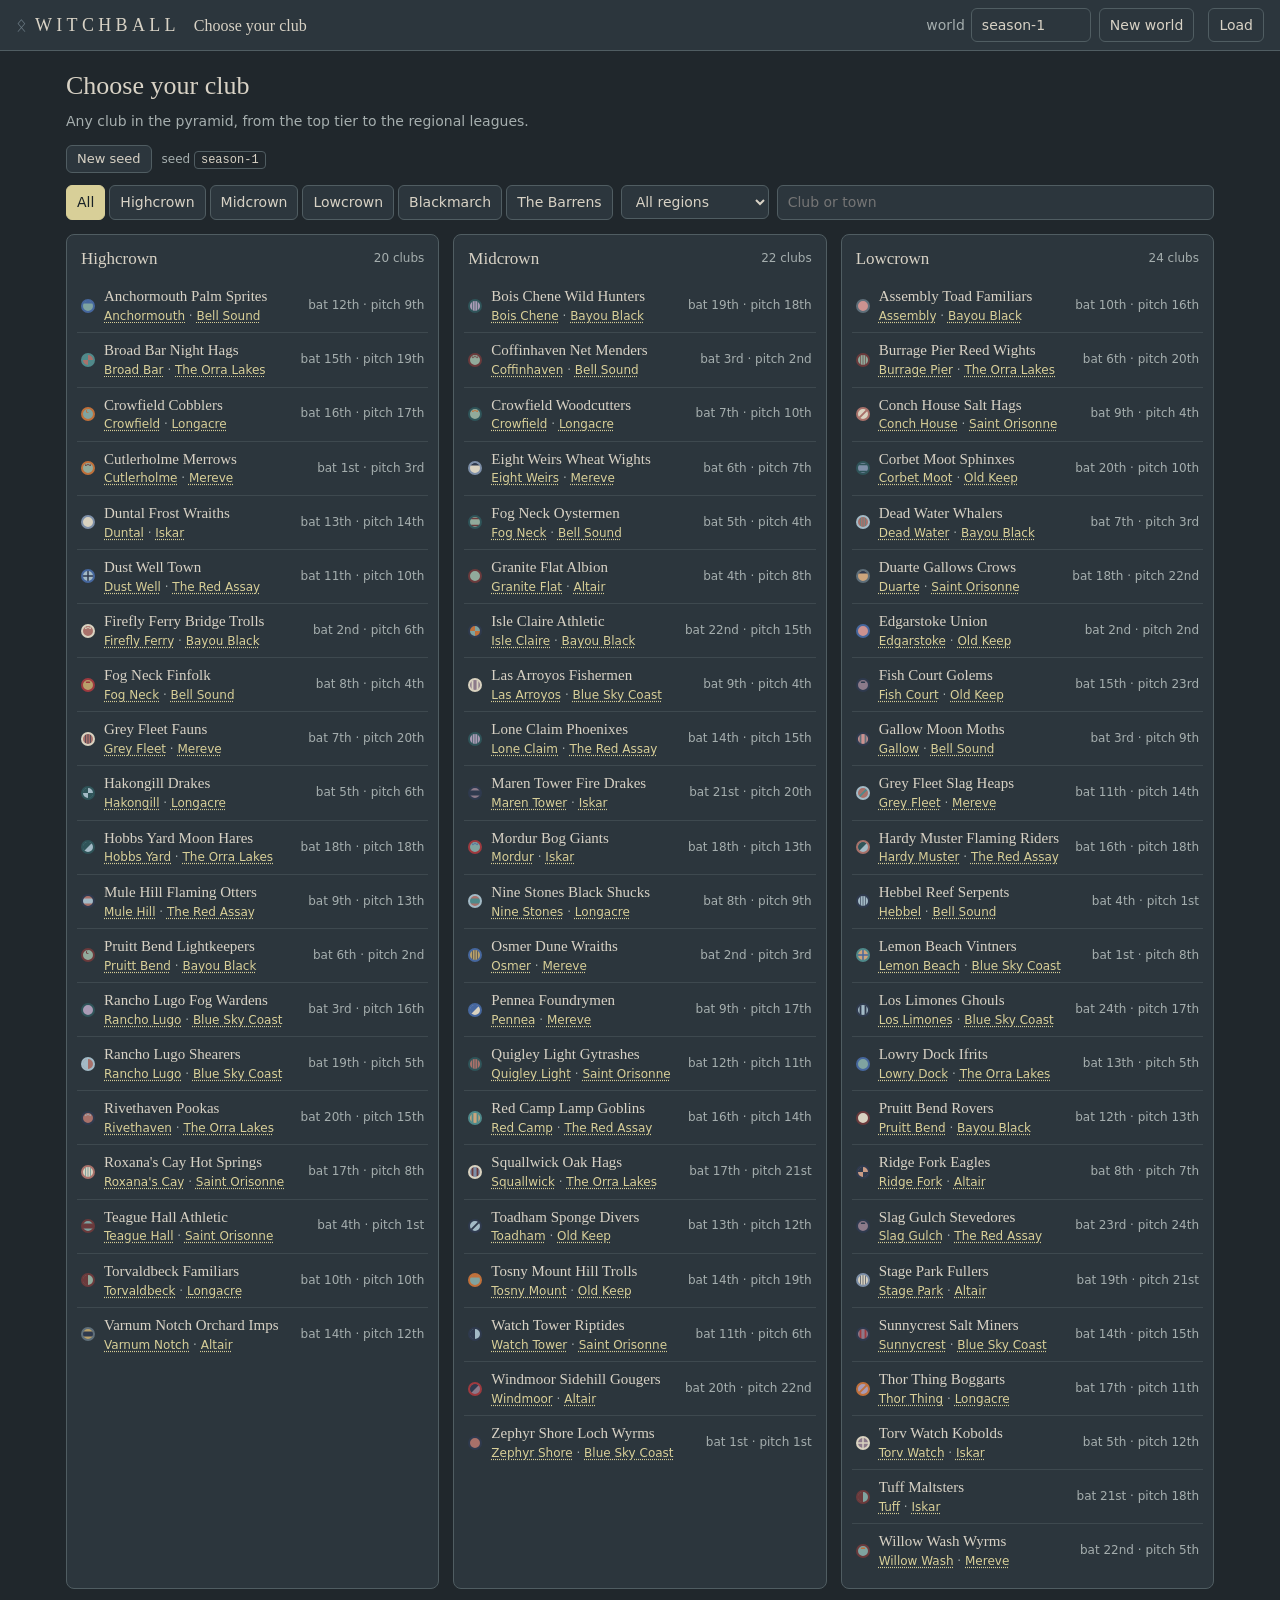
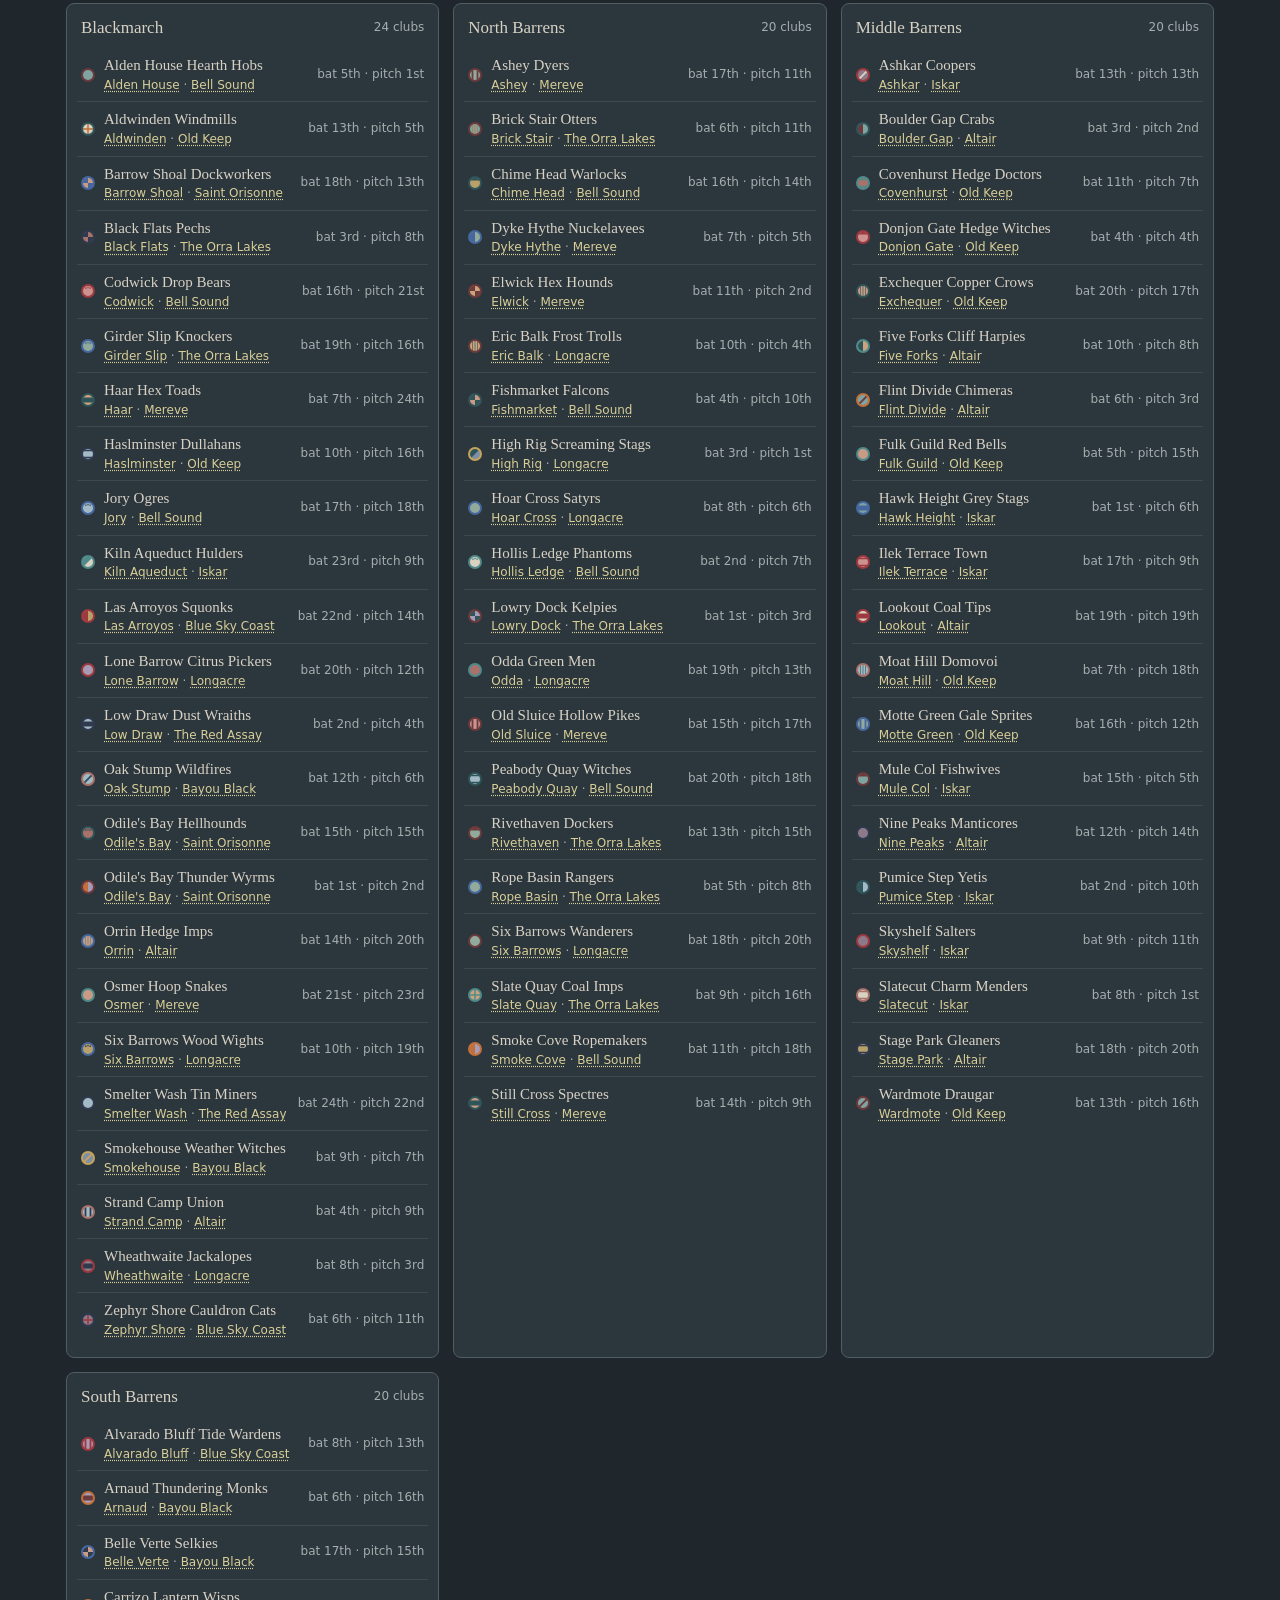
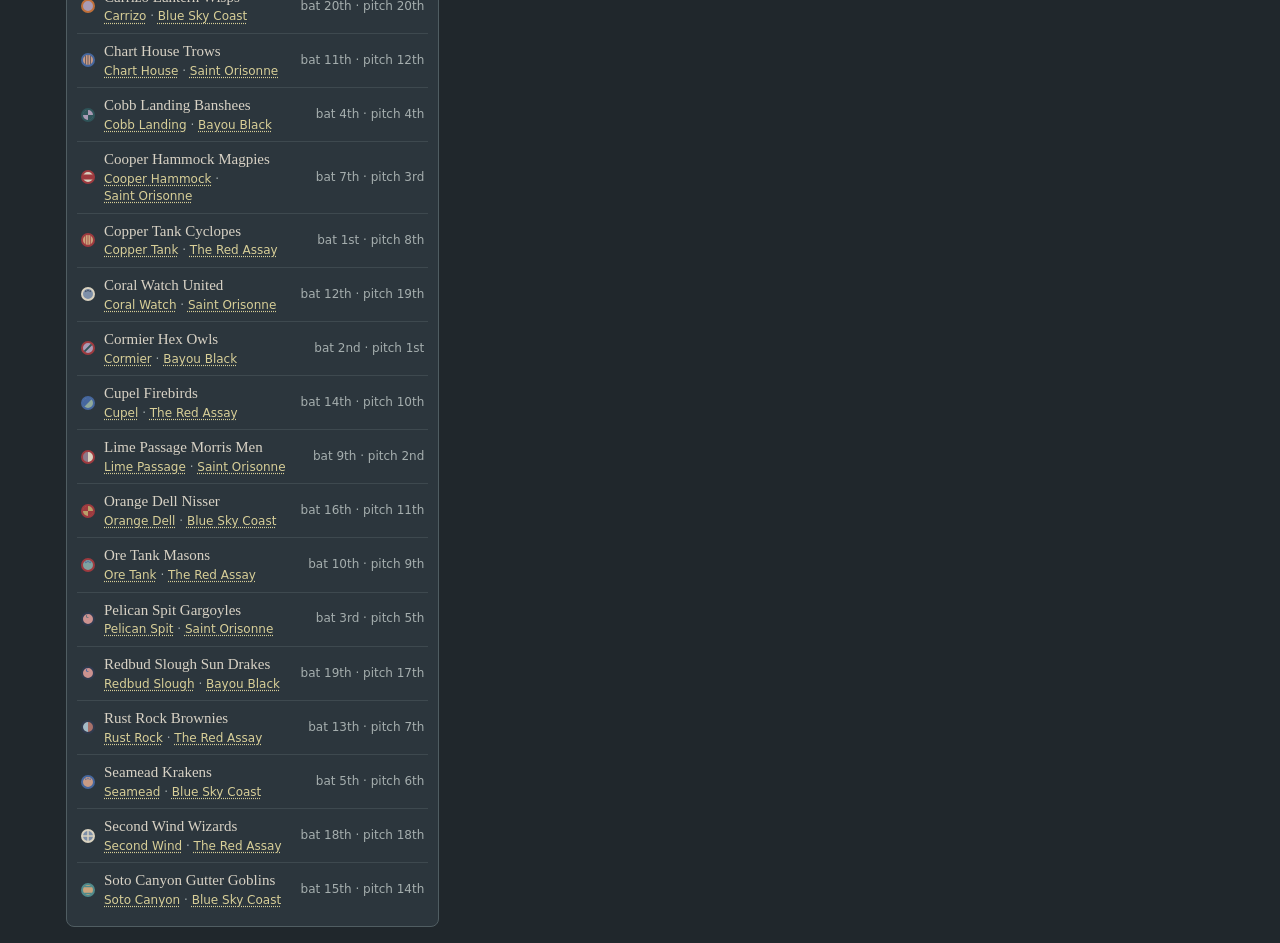
==== commit 383d4965: "Revert "Witchball phone build 26862f42d1d8" This reverts commit e38c4c4766da1d5e6eba678ef5da9f015206" ====
--- a/hub.html
+++ b/hub.html
@@ -5,8 +5,8 @@
   <meta name="viewport" content="width=device-width, initial-scale=1, viewport-fit=cover" />
   <title>Witchball club hub</title> 
-  <script type="module" crossorigin src="./assets/hub-B-cM70FE.js"></script>
-  <link rel="modulepreload" crossorigin href="./assets/school_games-Cf7ePzkm.js">
+  <script type="module" crossorigin src="./assets/hub-B4VKHrZ3.js"></script>
+  <link rel="modulepreload" crossorigin href="./assets/school_games-_KA1FIGo.js">
   <link rel="stylesheet" crossorigin href="./assets/hub-CF_SRoOZ.css">
 
   <link rel="manifest" href="./manifest.webmanifest" />
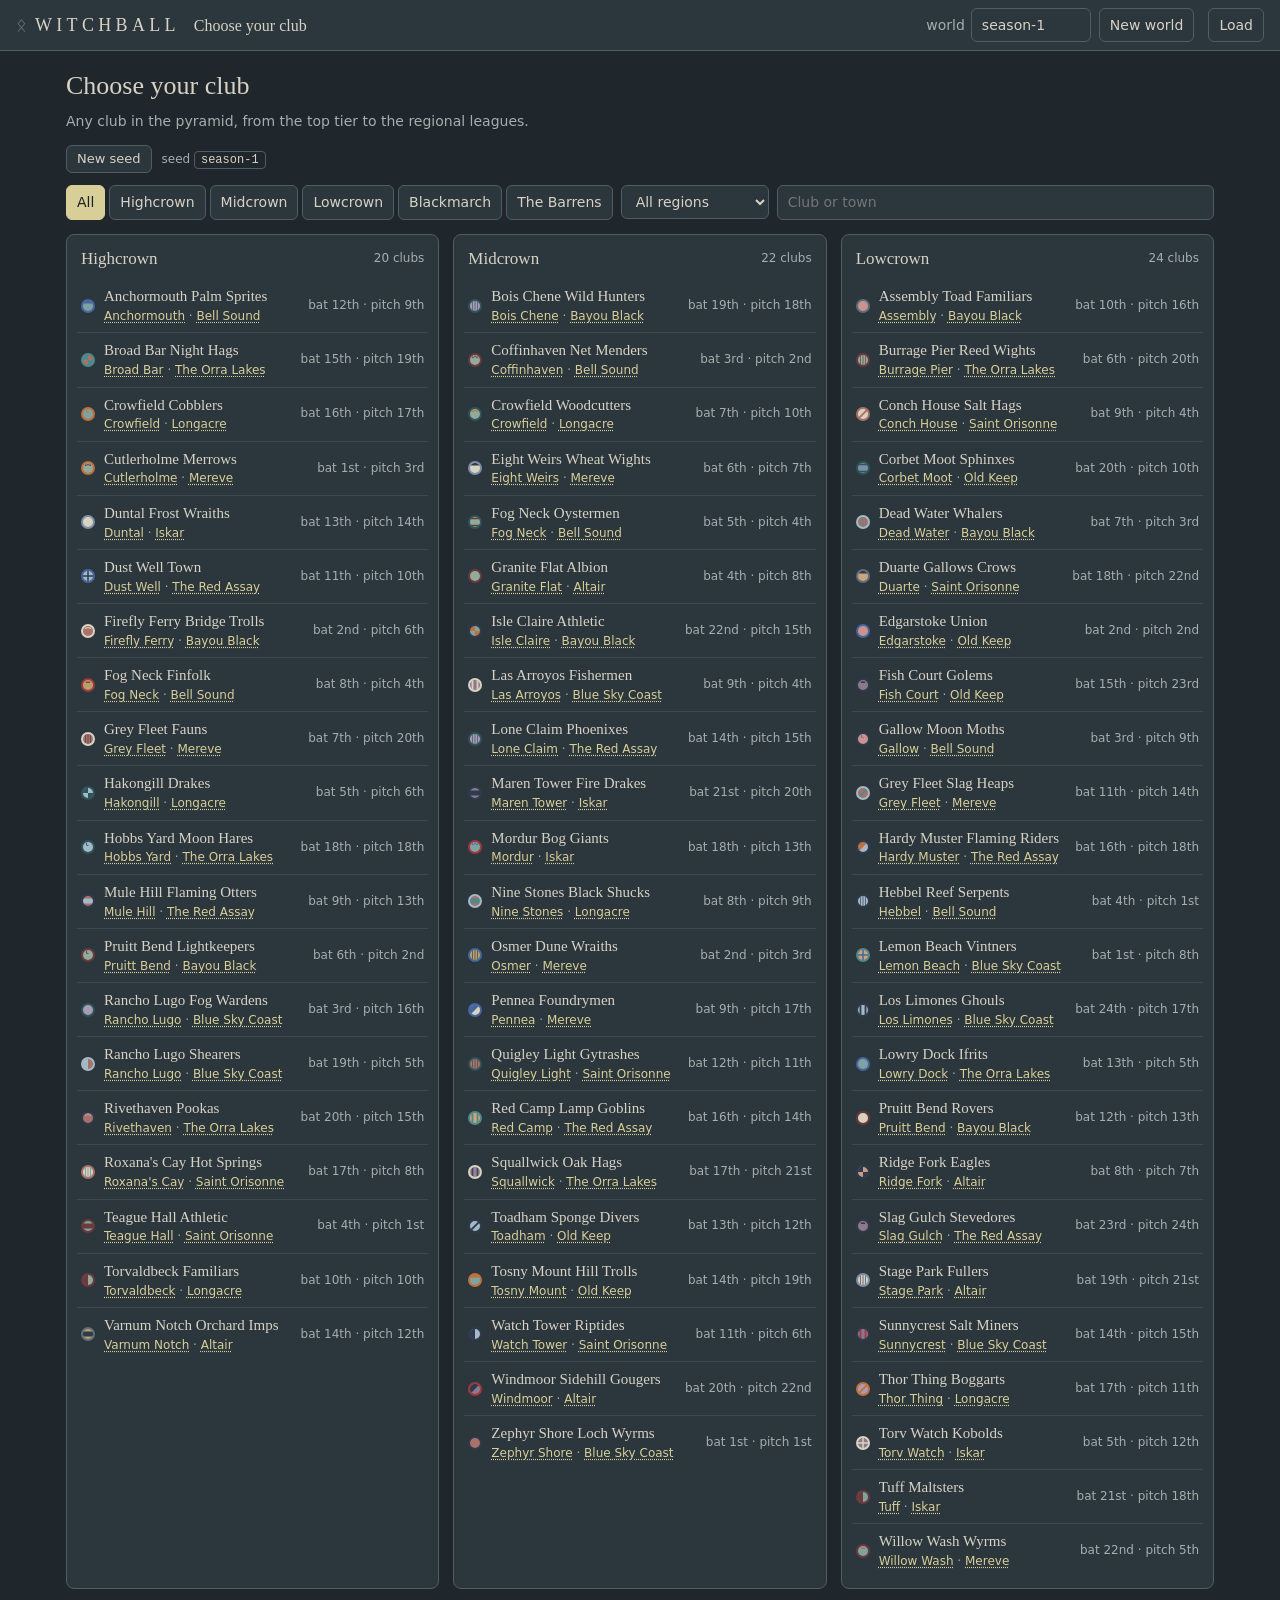
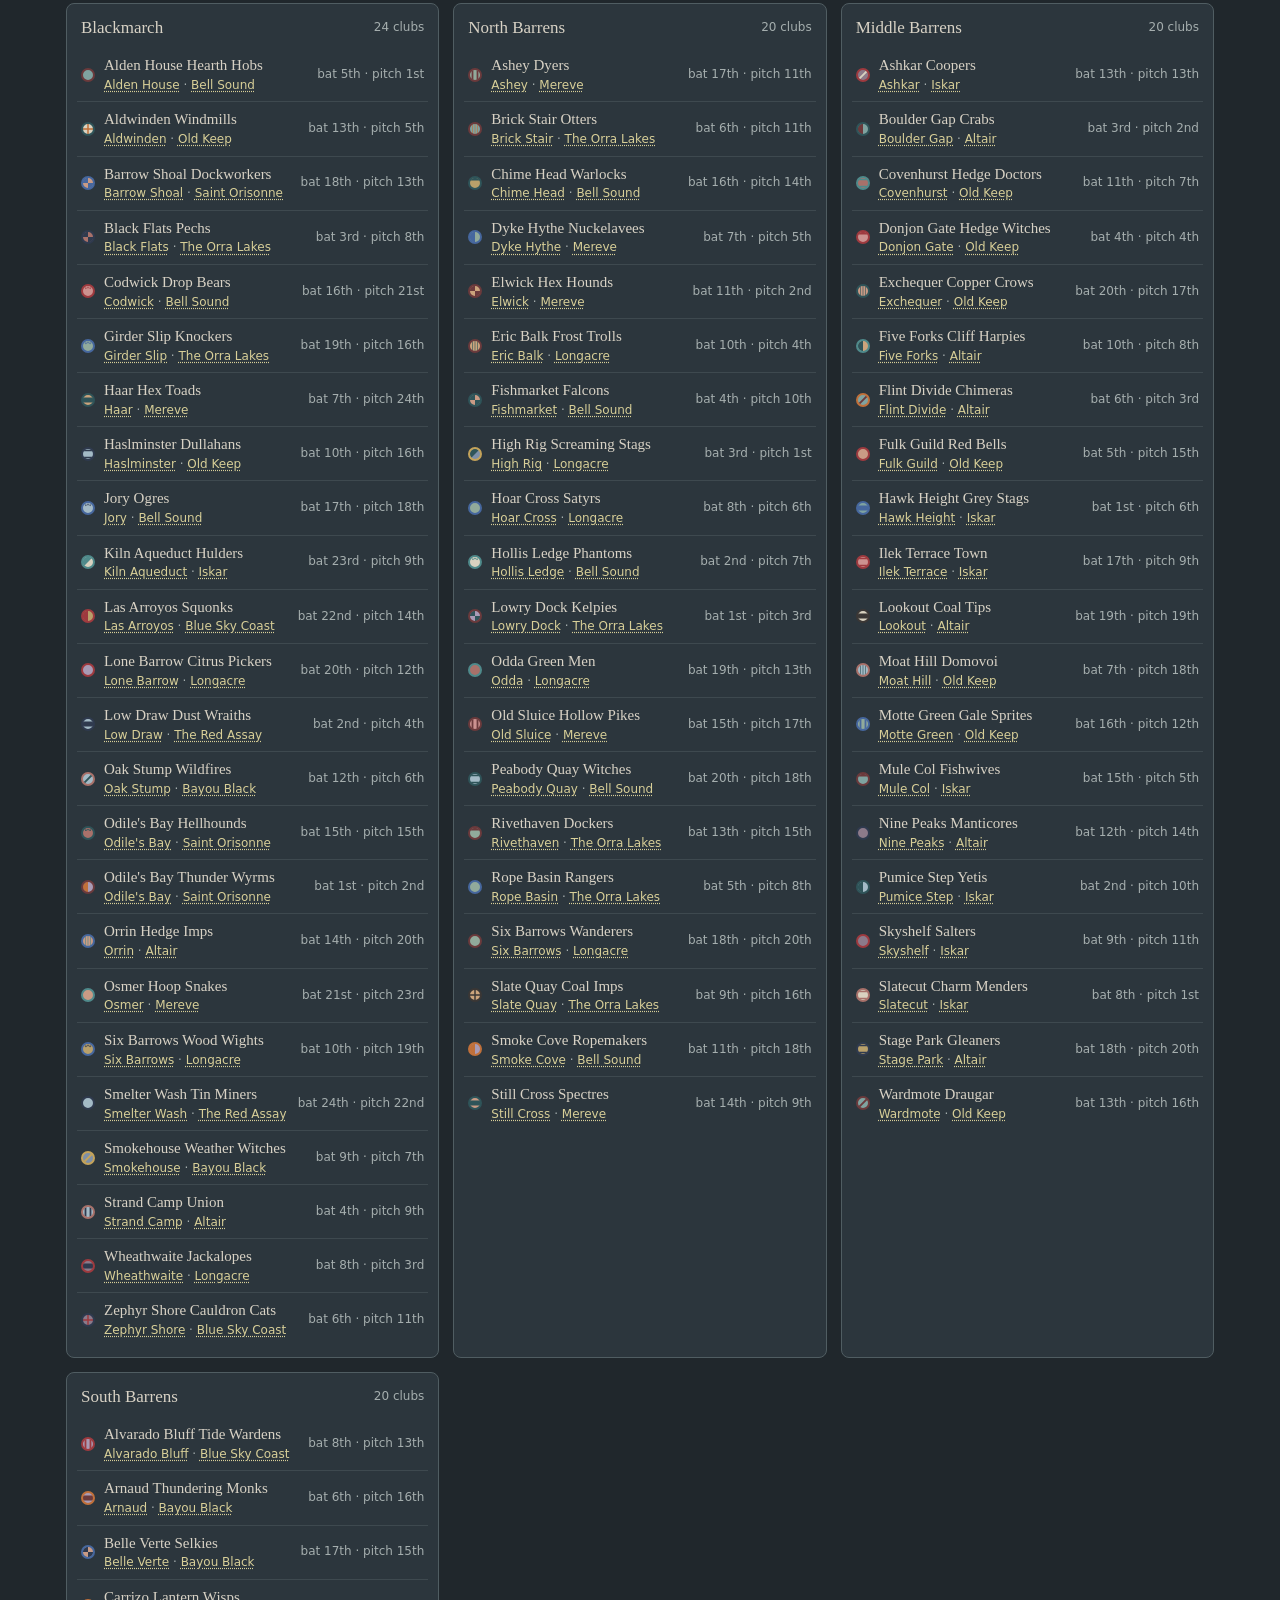
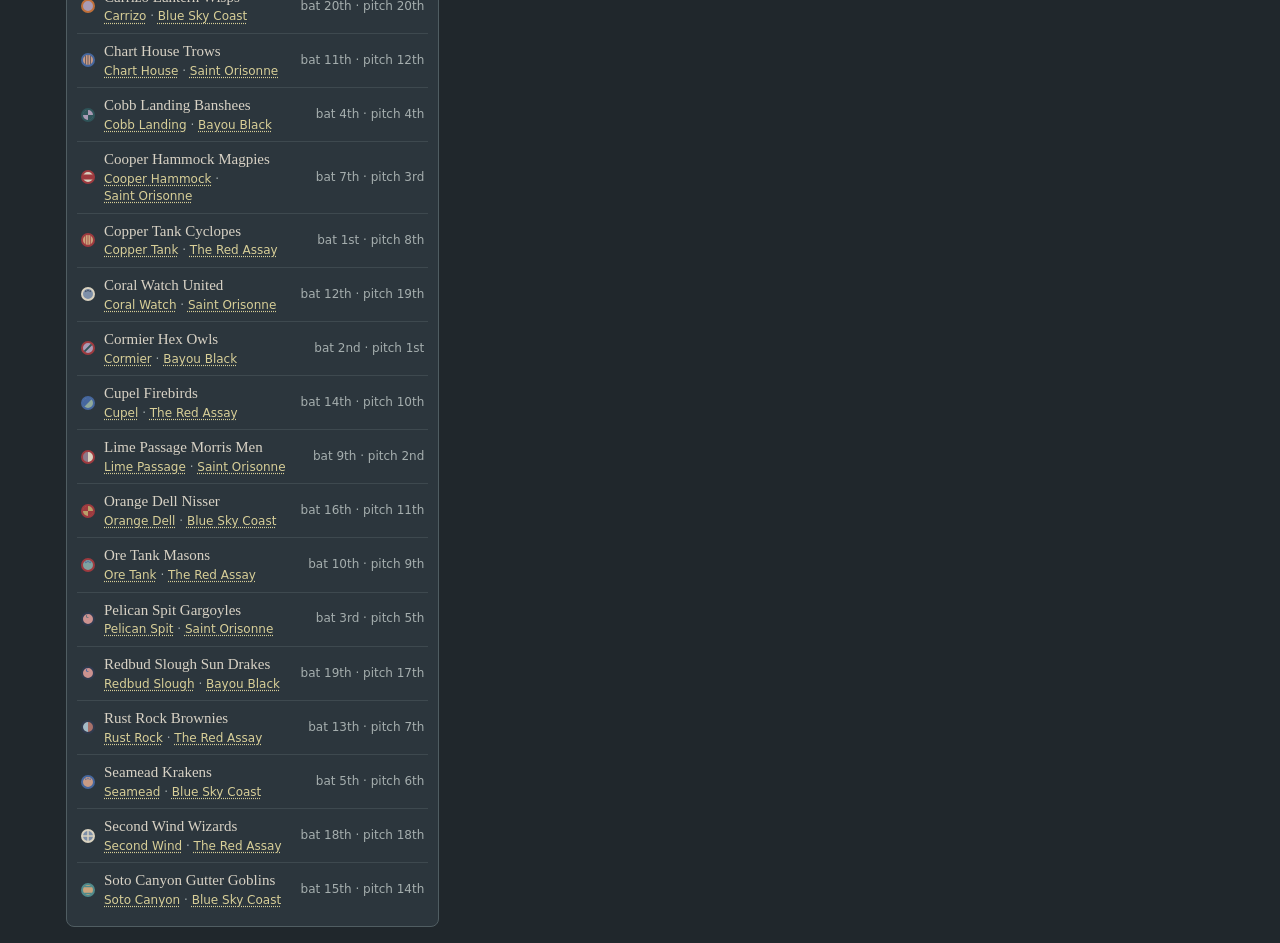
==== commit 79bcefbe: "Witchball phone build 9b0278e3351b Source: private commit f37a1ab = the live build's source 37c1ae0 " ====
--- a/hub.html
+++ b/hub.html
@@ -5,8 +5,8 @@
   <meta name="viewport" content="width=device-width, initial-scale=1, viewport-fit=cover" />
   <title>Witchball club hub</title> 
-  <script type="module" crossorigin src="./assets/hub-B4VKHrZ3.js"></script>
-  <link rel="modulepreload" crossorigin href="./assets/school_games-_KA1FIGo.js">
+  <script type="module" crossorigin src="./assets/hub-CkNKKa_N.js"></script>
+  <link rel="modulepreload" crossorigin href="./assets/school_games-gSvUGDiS.js">
   <link rel="stylesheet" crossorigin href="./assets/hub-CF_SRoOZ.css">
 
   <link rel="manifest" href="./manifest.webmanifest" />
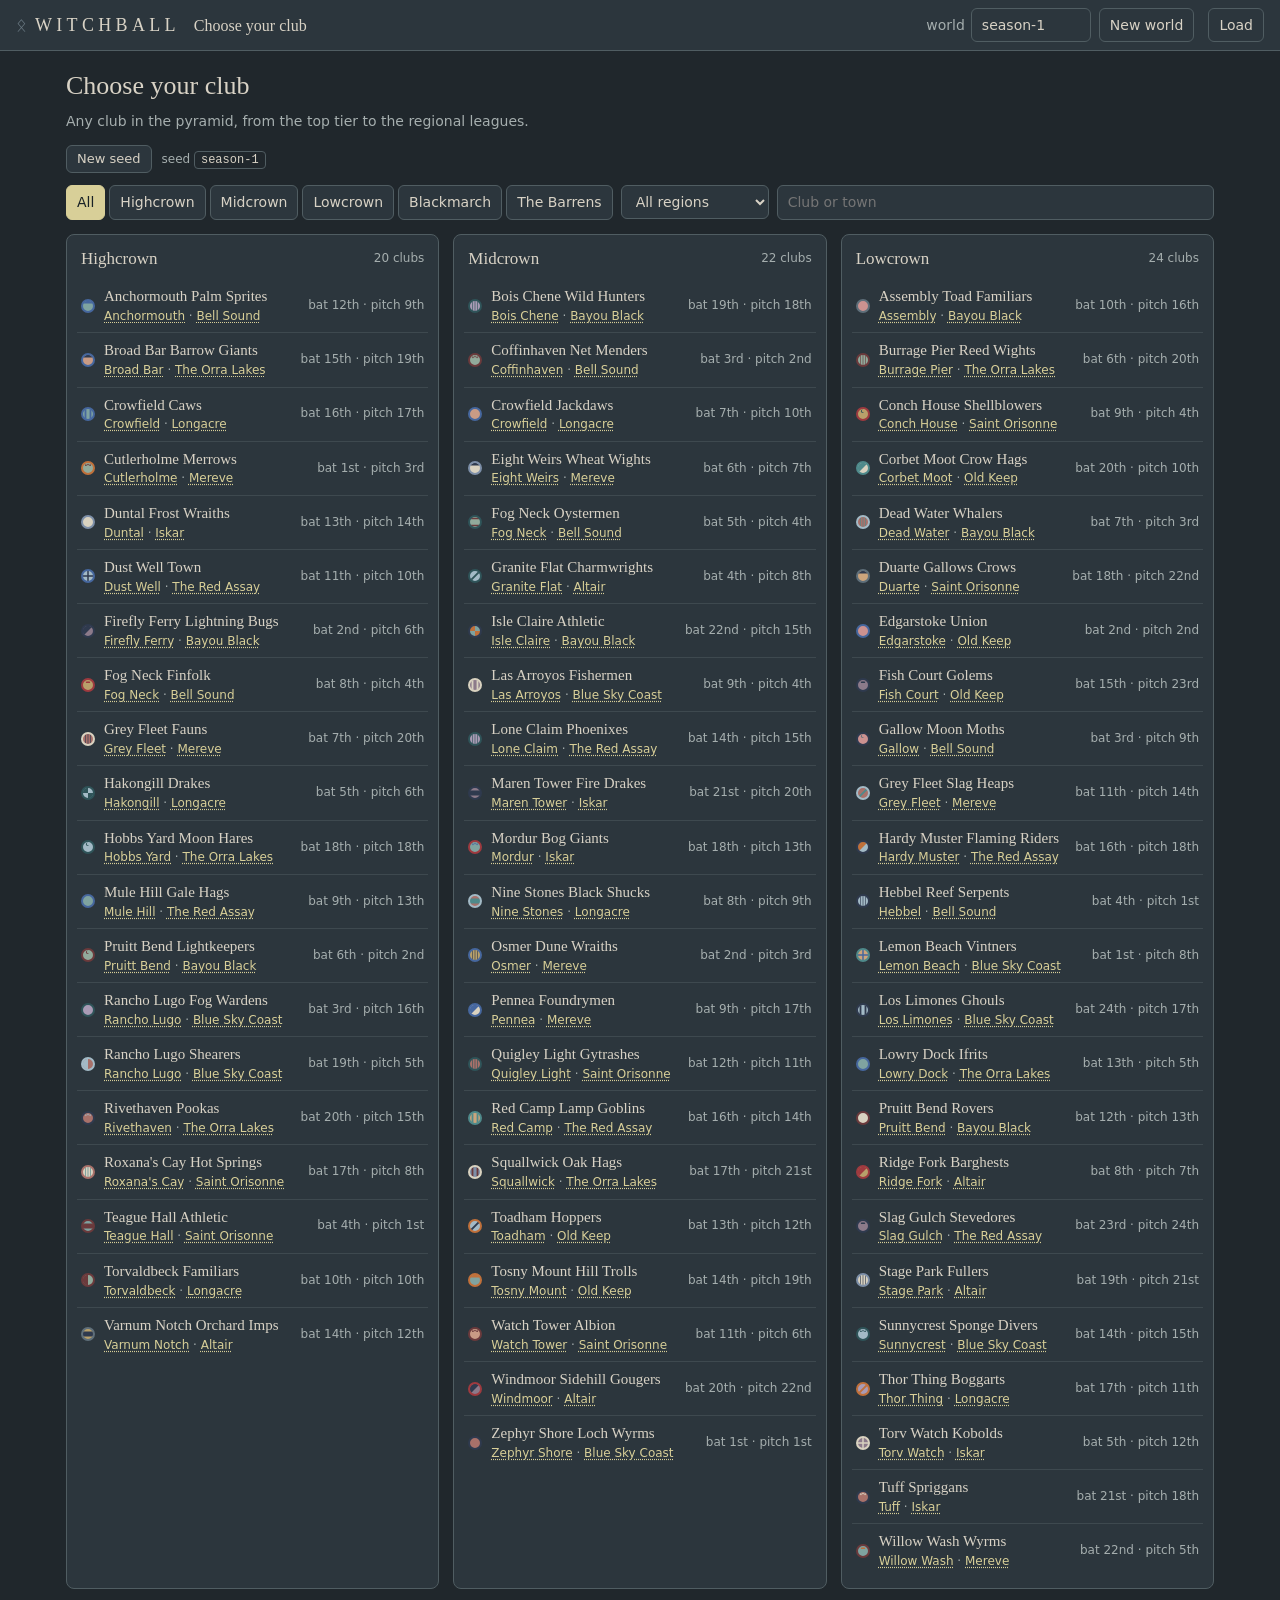
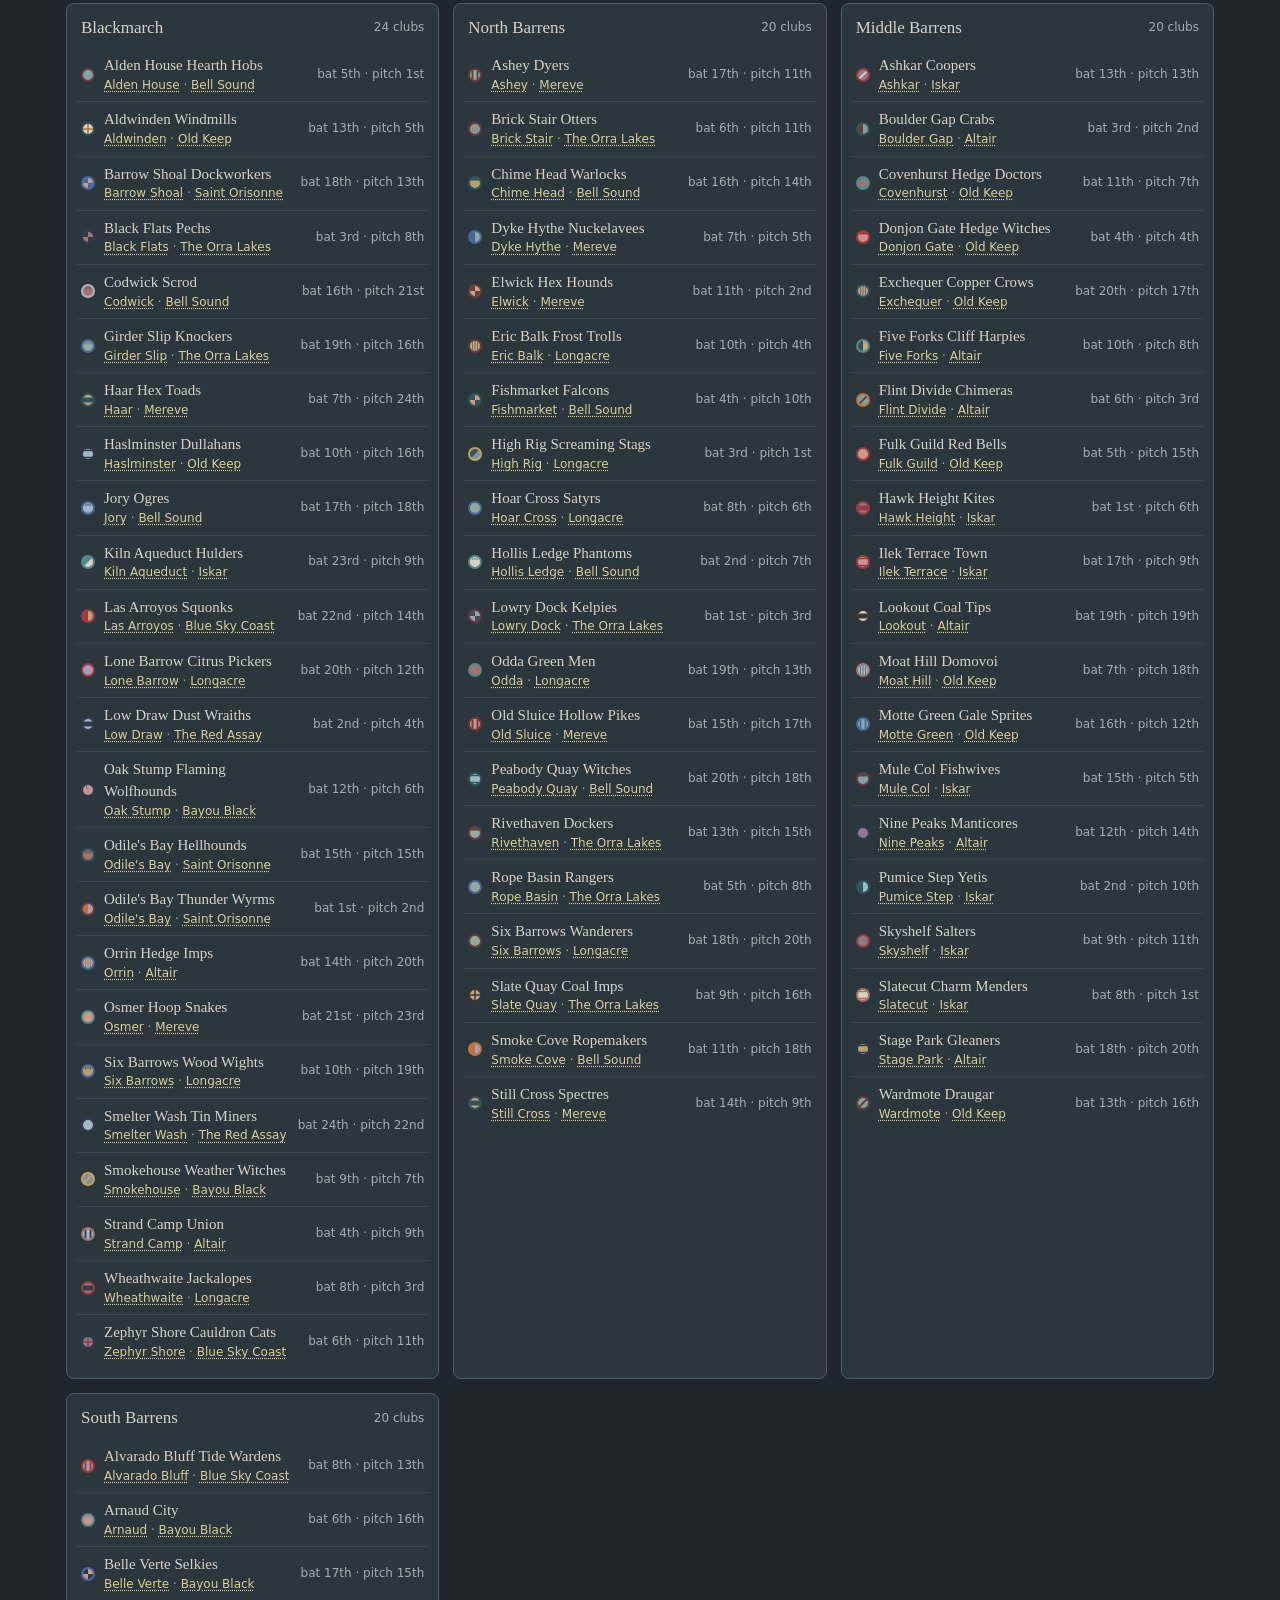
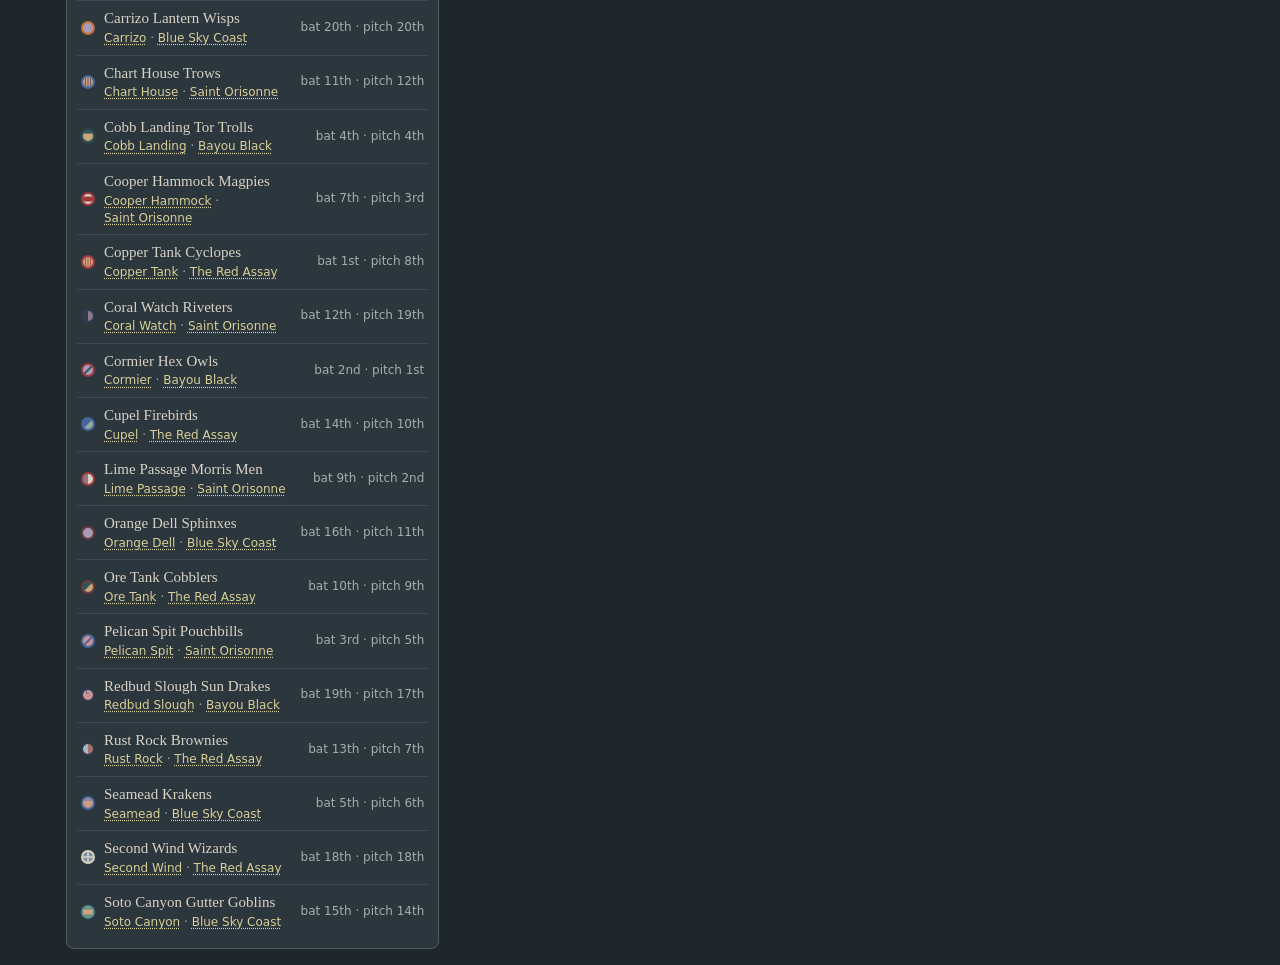
==== commit afdb16fa: "Witchball phone build 39a031528a5f Co-Authored-By: Claude Opus 5.5 <noreply@anthropic.com>" ====
--- a/hub.html
+++ b/hub.html
@@ -5,9 +5,9 @@
   <meta name="viewport" content="width=device-width, initial-scale=1, viewport-fit=cover" />
   <title>Witchball club hub</title> 
-  <script type="module" crossorigin src="./assets/hub-CkNKKa_N.js"></script>
-  <link rel="modulepreload" crossorigin href="./assets/school_games-gSvUGDiS.js">
-  <link rel="stylesheet" crossorigin href="./assets/hub-CF_SRoOZ.css">
+  <script type="module" crossorigin src="./assets/hub-B3GqFr_u.js"></script>
+  <link rel="modulepreload" crossorigin href="./assets/school_games-C_8aav_Y.js">
+  <link rel="stylesheet" crossorigin href="./assets/hub-CsLobWKK.css">
 
   <link rel="manifest" href="./manifest.webmanifest" />
   <meta name="theme-color" content="#2c363d" />
--- a/assets/hub-CsLobWKK.css
+++ b/assets/hub-CsLobWKK.css
@@ -0,0 +1 @@
+:root{--lightningcss-light: ;--lightningcss-dark:initial;color-scheme:dark;--bg:#20272c;--panel:#2c363d;--raised:#37434a;--line:#505d62;--text:#d8d2c5;--dim:#a5aeae;--hi:#d8cf98;--selected:#42483c;--good:#91aa9b;--warn:#cba47c;--bad:#cc9290;--rune:#9aadb9;--ink:#182126;--serif:"Palatino Linotype", "Book Antiqua", Palatino, Georgia, serif}*{box-sizing:border-box}html,body{background:var(--bg)}body{color:var(--text);-webkit-text-size-adjust:100%;margin:0;font:14px/1.45 system-ui,Segoe UI,sans-serif}button,select,input{background:var(--panel);color:var(--text);border:1px solid var(--line);font:inherit;border-radius:6px;min-height:34px;padding:6px 10px}button{cursor:pointer}button:hover,select:hover{background:var(--raised)}button.primary,button.active{background:var(--hi);border-color:var(--hi);color:var(--ink)}button:focus-visible,select:focus-visible,input:focus-visible{outline:2px solid var(--hi);outline-offset:1px}.dim{color:var(--dim)}.small{font-size:12px}.pad{padding:24px 16px}h1,h2,h3{font-family:var(--serif);margin:0;font-weight:400}#bar{z-index:2;padding:8px 16px;padding-top:max(8px, env(safe-area-inset-top));border-bottom:1px solid var(--line);background:var(--panel);align-items:center;gap:14px;display:flex;position:sticky;top:0}.brand{font-family:var(--serif);letter-spacing:.24em;text-transform:uppercase;font-size:18px}.brand:before{content:"ᛟ";color:var(--rune);opacity:.55;letter-spacing:0;margin-right:8px}#where{min-width:0;font-family:var(--serif);white-space:nowrap;text-overflow:ellipsis;flex:1;align-items:center;gap:8px;font-size:16px;display:flex;overflow:hidden}.tools{color:var(--dim);align-items:center;gap:8px;display:flex}.tools label{align-items:center;gap:6px;display:flex}.tools input{width:120px}main{max-width:1180px;margin:0 auto;padding:16px}.chip{vertical-align:-2px;border:2px solid;border-radius:50%;flex:none;width:14px;height:14px;display:inline-block}.intro h1{font-size:26px}.intro p{color:var(--dim);max-width:60ch;margin:6px 0 14px}.intro .seedline{flex-wrap:wrap;align-items:center;gap:4px 10px;margin:0 0 12px;font-size:12px;display:flex}.seedline button{min-height:28px;color:var(--text);padding:2px 10px;font-size:13px}.seedline button:disabled{opacity:.5;cursor:default;background:var(--panel)}.seedline code{-webkit-user-select:all;user-select:all;color:var(--text);background:var(--bg);border:1px solid var(--line);border-radius:4px;padding:1px 6px;font:12px ui-monospace,Cascadia Mono,Consolas,monospace}.filters{flex-wrap:wrap;align-items:center;gap:8px;margin-bottom:14px;display:flex}.filters input{flex:160px;min-width:0}.seg{flex-wrap:wrap;gap:4px;display:flex}#divisions{grid-template-columns:repeat(auto-fill,minmax(330px,1fr));gap:14px;display:grid}.division{background:var(--panel);border:1px solid var(--line);border-radius:8px;min-width:0;padding:10px}.division h2{justify-content:space-between;gap:8px;margin:2px 4px 8px;font-size:17px;display:flex}.division h2 .dim{align-self:center;font-family:system-ui,sans-serif;font-size:12px}.division ul{margin:0;padding:0;list-style:none}.clubrow{cursor:pointer;text-align:left;border-top:1px solid color-mix(in srgb, var(--line) 50%, transparent);grid-template-rows:auto auto;grid-template-columns:auto 1fr auto;align-items:center;column-gap:9px;width:100%;padding:7px 4px;display:grid;position:relative}.division li:first-child .clubrow{border-top:0}.clubrow:hover{background:var(--raised)}.clubrow:has(.open:focus-visible){background:var(--raised)}.clubrow:has(.open:focus-visible){outline:2px solid var(--hi);outline-offset:-2px}.clubrow .chip{grid-row:1/3}.clubrow .open{text-align:left;min-height:0;font-family:var(--serif);color:var(--text);background:0 0;border:0;justify-self:start;padding:0;font-size:15px}.clubrow .open:hover{background:0 0}.clubrow .open:focus-visible{outline:none}.clubrow .open:after{content:"";position:absolute;inset:0}.clubrow .meta{color:var(--dim);grid-column:2;font-size:12px}.clubrow .meta .link{z-index:1;font:inherit;color:var(--hi);text-underline-offset:2px;margin:-5px -3px;padding:5px 3px;-webkit-text-decoration:underline dotted;text-decoration:underline dotted;position:relative}.clubrow .meta .link:hover{text-decoration-style:solid}.clubrow .ranks{color:var(--dim);white-space:nowrap;grid-area:1/3/3;font-size:12px}dialog{border:1px solid var(--line);background:var(--panel);color:var(--text);border-radius:10px;width:min(920px,100vw - 32px);max-height:calc(100vh - 48px);padding:0;overflow:hidden}dialog::backdrop{background:#0a0e1099}.sheet{flex-direction:column;max-height:calc(100vh - 48px);display:flex}.sheet-head{border-bottom:1px solid var(--line);align-items:center;gap:12px;padding:14px 16px;display:flex}.sheet-head .chip{width:22px;height:22px}.sheet-head .title{flex:1;min-width:0}.sheet-head h2{font-size:22px}.close{background:0 0;border:0;min-width:40px;font-size:18px}.sheet-body{padding:4px 16px 12px;overflow-y:auto}.sheet-body h3{margin:18px 0 8px;font-size:17px}.sheet-body h3 .dim{margin-left:6px;font-family:system-ui,sans-serif;font-size:12px}.character{color:var(--dim);margin:10px 0;font-style:italic}.stats{grid-template-columns:repeat(4,1fr);gap:8px;display:grid}.stat{background:var(--raised);border-radius:8px;flex-direction:column;padding:8px 10px;display:flex}.stat .label{color:var(--dim);font-size:12px}.stat b{font-family:var(--serif);font-variant-numeric:tabular-nums;font-size:22px;font-weight:400}.stat .note{color:var(--hi);font-size:12px}.ground{grid-template-columns:max-content 1fr;gap:4px 14px;margin:0;display:grid}.ground dt{color:var(--dim)}.ground dd{margin:0}.tabs{margin-bottom:8px}.sheet-foot{padding:12px 16px;padding-bottom:max(12px, env(safe-area-inset-bottom));border-top:1px solid var(--line);justify-content:flex-end;align-items:center;gap:8px;display:flex}.scroll{-webkit-overflow-scrolling:touch;overflow-x:auto}table.roster{border-collapse:collapse;font-variant-numeric:tabular-nums;width:100%}.roster th,.roster td{text-align:left;white-space:nowrap;border-bottom:1px solid color-mix(in srgb, var(--line) 55%, transparent);padding:5px 7px}.roster th{color:var(--dim);cursor:pointer;-webkit-user-select:none;user-select:none;background:var(--panel);font-size:12px;font-weight:400;position:sticky;top:0}.roster th.sorted{color:var(--hi)}.roster .num{text-align:right}.roster td.name{font-family:var(--serif)}.roster td.hi{color:var(--hi)}.roster td.lo{color:color-mix(in srgb, var(--dim) 70%, var(--bg))}.roster tr.mine td{background:var(--selected)}.roster.books-sum td:not(.num){white-space:normal}.clubhead{flex-wrap:wrap;align-items:center;gap:12px;display:flex}.clubhead>.chip{width:30px;height:30px}.clubhead>div:nth-child(2){flex:1;min-width:200px}.clubhead h1{font-size:28px}.actions{flex-wrap:wrap;gap:8px;display:flex}.role{color:var(--hi);margin:8px 0 14px}.cards{grid-template-columns:repeat(auto-fit,minmax(320px,1fr));align-items:start;gap:14px;display:grid}.card{background:var(--panel);border:1px solid var(--line);border-radius:8px;min-width:0;padding:12px 14px}.card h2{margin-bottom:6px;font-size:18px}.card p.divs{margin:-2px 0 8px;font-size:13px}.fixtures{margin:0;padding:0;list-style:none}.fixtures li{border-top:1px solid color-mix(in srgb, var(--line) 50%, transparent);align-items:center;gap:8px;padding:5px 0;display:flex}.fixtures .when{width:92px;color:var(--dim);font-variant-numeric:tabular-nums}.fixtures .ha{width:18px;color:var(--dim)}button.link{min-height:0;color:var(--text);font-family:var(--serif);text-align:left;background:0 0;border:0;padding:0}button.link:hover{color:var(--hi);background:0 0;text-decoration:underline}@media (width<=640px){#bar{flex-wrap:wrap;gap:8px 12px;padding-left:12px;padding-right:12px}.brand{font-size:15px}#where{flex-basis:100%;order:3}.tools label>span{display:none}.tools input{width:96px}main{padding:12px}#divisions{grid-template-columns:1fr}dialog{border:0;border-radius:0;width:100vw;max-width:100vw;height:100dvh;max-height:100dvh;margin:0}.sheet{height:100dvh;max-height:100dvh}.stats{grid-template-columns:repeat(2,1fr)}.ground{grid-template-columns:1fr;gap:0}.ground dd{margin-bottom:6px}.sheet-foot button{flex:1}.cards{grid-template-columns:1fr}}.advance{background:var(--panel);border:1px solid var(--line);border-radius:8px;flex-wrap:wrap;justify-content:space-between;align-items:center;gap:8px 14px;margin-bottom:14px;padding:10px 14px;display:flex}.advance .today{flex-direction:column;gap:2px;display:flex}.advance .today b{font-family:var(--serif);font-size:17px;font-weight:400}.advance .gameday{flex:100%;order:3;min-width:0}.advance .gameday p{margin:4px 0 0}.advance .gameday .fixtures .when{width:auto;min-width:92px}.advance .gameday .fixtures li{flex-wrap:wrap}.advance .seg button:disabled{opacity:.5;cursor:default}.advance .split{display:inline-flex;position:relative}.advance .split>button:first-child{border-top-right-radius:0;border-bottom-right-radius:0}.advance .split>.split-more{border-left:0;border-top-left-radius:0;border-bottom-left-radius:0;padding:6px 8px}.advance .split-menu{z-index:5;background:var(--panel);border:1px solid var(--line);border-radius:6px;flex-direction:column;gap:2px;min-width:12em;padding:4px;display:flex;position:absolute;top:calc(100% + 4px);right:0;box-shadow:0 6px 18px #00000059}.advance .split-menu[hidden]{display:none}.advance .split-menu button{text-align:left;border:0}.advance .seg button.holding:disabled{opacity:1;color:#fbe4e4;background:#9c3a3a;border-color:#d46a6a}.card h3.sub{color:var(--dim);margin:10px 0 4px;font-size:14px}.fixtures .res{font-variant-numeric:tabular-nums;white-space:nowrap;margin-left:auto}.res.won{color:var(--hi)}.res.lost{color:var(--dim)}.links{white-space:nowrap;gap:10px;margin-left:10px;display:flex}a{color:var(--hi)}a.small,button.link.small{color:var(--hi);font-family:system-ui,sans-serif;font-size:12px}a.button{border:1px solid var(--hi);border-radius:6px;align-items:center;min-height:34px;padding:6px 12px;text-decoration:none;display:inline-flex}a.button.primary{background:var(--hi);color:var(--ink)}.dayline{flex-wrap:wrap;align-items:center;gap:8px;margin-bottom:4px;display:flex}.dayline span{font-family:var(--serif);text-align:center;min-width:13em}.dayline select{margin-left:auto}.scores{columns:2 420px;column-gap:24px;margin:0;padding:0;list-style:none}.scores li{border-top:1px solid color-mix(in srgb, var(--line) 50%, transparent);break-inside:avoid;flex-wrap:wrap;align-items:center;gap:6px;padding:5px 4px;display:flex}.scores li.mine{background:var(--selected)}.scores .team{align-items:center;gap:6px;display:inline-flex}.scores .team .link{color:var(--dim)}.scores .team.won .link{color:var(--text)}.scores .runs{font-variant-numeric:tabular-nums;text-align:right;min-width:1.5em;color:var(--dim);font-weight:400}.scores .runs.won{color:var(--hi)}.scores .links{margin-left:auto}.results{grid-column:1/-1}.plain{columns:2 220px;margin:0;padding:0;list-style:none}.plain li{align-items:center;gap:6px;padding:2px 0;display:flex}.end p{margin:6px 0}table.line td.tot{color:var(--hi)}table.box{margin-bottom:8px}.bad{color:var(--bad)}@media (width<=640px){.dayline span{flex:1;min-width:0}.dayline select{flex-basis:100%;margin-left:0}.advance .seg>button,.advance .split{flex:40%}.advance .split>button:first-child{flex:1}.advance .gameday .fixtures .res,.advance .gameday .fixtures .links{margin-left:0}}.nine{columns:2 180px;margin:6px 0;padding-left:22px}.nine li{break-inside:avoid;padding:1px 0}.nine .pos{width:2.4em;color:var(--dim);font-size:12px;display:inline-block}.nine .name,.plainlist .name{font-family:var(--serif);margin-right:6px}.due{color:var(--hi)}.warn{color:var(--warn)}.good{color:var(--good)}.askedit blockquote.said,blockquote.said{border-left:2px solid var(--rune);font-family:var(--serif);margin:8px 0 10px;padding:8px 12px;line-height:1.5}.askmenu li{margin:2px 0}.askmenu button.link{text-align:left}.askstaff .asked{border-top:1px solid var(--line,#3334);margin-top:6px;padding-top:6px}.askstaff .asked:first-child{border-top:0;margin-top:0}.askstaff .said-by{margin:4px 0 0}.asklinks{margin:-4px 0 8px}.askline button.link{white-space:normal;text-align:left}.mine-tag{color:var(--hi)}.parts{margin:2px 0 6px;line-height:1.8}.parts .dim{min-width:9.5em;display:inline-block}.plainlist{margin:0;padding:0;list-style:none}.plainlist li{border-top:1px solid color-mix(in srgb, var(--line) 50%, transparent);flex-wrap:wrap;align-items:center;gap:4px 6px;padding:4px 0;display:flex}.league-day li.mine{font-weight:600}.league-day .res{font-variant-numeric:tabular-nums;white-space:nowrap;margin-left:auto}.movers{gap:2px;display:inline-flex}button.mv{min-width:28px;min-height:26px;padding:0 4px;font-size:11px}button.mv:disabled{opacity:.3;cursor:default}table.lineup select{min-height:30px;padding:3px 6px}.decision{gap:6px!important}.decision select{max-width:100%}@media (width<=640px){table.lineup th,table.lineup td{padding:4px 3px}table.lineup select[data-player]{max-width:132px}table.lineup select[data-pos]{padding:3px 2px}.parts .dim{min-width:0;display:block}}.strip{flex-wrap:wrap;gap:6px 20px;margin:4px 0 8px;display:flex}.strip>div{flex-direction:column;min-width:2.4em;display:flex}.strip .label{letter-spacing:.04em;color:var(--dim);font-size:11px}.strip b{font-family:var(--serif);font-variant-numeric:tabular-nums;font-size:20px;font-weight:400}.plainlist ol.steps{flex-basis:100%;margin:2px 0 0;padding-left:18px}.plainlist ol.steps li{border:0;padding:1px 0;display:list-item}.plainlist [data-promise]{margin-left:auto}.mail h2 .count{color:var(--dim);margin-left:6px;font:600 12px system-ui,sans-serif}.inbox{margin:0;padding:0;list-style:none}.inbox li{border-top:1px solid color-mix(in srgb, var(--line) 50%, transparent)}.inbox .msg{text-align:left;width:100%;color:inherit;grid-template-columns:92px 1fr;gap:0 8px;padding:6px 0;text-decoration:none;display:grid}.inbox .when{color:var(--dim);font-variant-numeric:tabular-nums;grid-row:span 2}.inbox .subj{font-family:var(--serif)}.inbox .unread .subj{font-weight:700}.inbox .unread .when:before{content:"•";color:var(--accent,currentColor)}.letter p{max-width:62ch;line-height:1.5}.offer{flex-wrap:wrap;align-items:end;gap:8px 14px;display:flex}.offer label{flex-direction:column;gap:2px;font-size:13px;display:flex}.offer label.check{flex-direction:row;align-items:center;gap:6px}.offer input[type=number]{width:9em}.offer p{flex-basis:100%;margin:0}.tag{border:1px solid var(--line);border-radius:8px;padding:1px 6px;font:600 11px system-ui,sans-serif}.plan>li{border-top:1px solid color-mix(in srgb, var(--line) 50%, transparent);padding:8px 0}.plan .decide{gap:6px;margin:6px 0 4px;display:flex}.plan .decide button.on{outline:2px solid;font-weight:700}.plan .offer{margin-top:6px}.conversation .turn{margin:10px 0}.conversation .turn p{margin:0 0 2px}.conversation .turn.stale p{opacity:.6}.conversation p.you{margin:10px 0 4px;font-style:italic}.conversation .commits{color:var(--warn);white-space:nowrap}.conversation .decide:has(#promise-pick){flex-wrap:wrap;flex-basis:100%;min-width:0;max-width:100%}.conversation #promise-pick{flex:14em;min-width:0;max-width:100%}.steps{margin:4px 0 6px 12px}.steps li{font-size:13px}.offer[hidden],#bar [hidden]{display:none}#bar .filetools{gap:6px;display:flex}.medical li{display:block}.medical li>div+div{margin-top:2px}.asks{border:1px solid var(--hi);background:color-mix(in srgb, var(--hi) 7%, var(--panel));border-radius:8px;grid-template-columns:7.5em minmax(0,1fr);gap:6px 10px;margin:10px 0 6px;padding:10px 12px;font-size:13px;display:grid}.asks dt{color:var(--dim);margin:0;font-size:12px}.asks dd{overflow-wrap:anywhere;min-width:0;margin:0}.pill{border:1px solid var(--line);background:var(--raised);border-radius:12px;margin:0 3px 3px 0;padding:1px 8px;font-size:12px;display:inline-block}.advice{border-left:3px solid var(--rune);margin:14px 0 10px;padding:2px 0 2px 10px}.advice p{margin:4px 0}.paper .inbox .subj{font-size:15px;line-height:1.25}.paper .inbox .from{-webkit-line-clamp:2;overflow-wrap:anywhere;-webkit-box-orient:vertical;display:-webkit-box;overflow:hidden}.paper h3.sub{margin-top:12px}.masthead{text-align:center;border-bottom:3px double var(--line);justify-content:center;position:relative}.masthead .title{flex:1;min-width:0;padding:0 28px}.masthead .close{position:absolute;top:4px;right:4px}.mast{font-family:var(--serif);letter-spacing:.08em;text-transform:uppercase;overflow-wrap:anywhere;font-size:26px}.article h1{overflow-wrap:anywhere;margin:12px 0 6px;font-size:26px;line-height:1.15}.article p{font-family:var(--serif);overflow-wrap:anywhere;max-width:62ch;font-size:15px;line-height:1.55}.article .dek{color:var(--text);margin:8px 0 14px;font-size:17px;line-height:1.4}.article .quote{border-left:3px solid var(--rune);padding-left:10px;font-style:italic}@media (width<=640px){.asks{grid-template-columns:6.4em minmax(0,1fr)}.mast{font-size:20px}.article h1{font-size:22px}}
